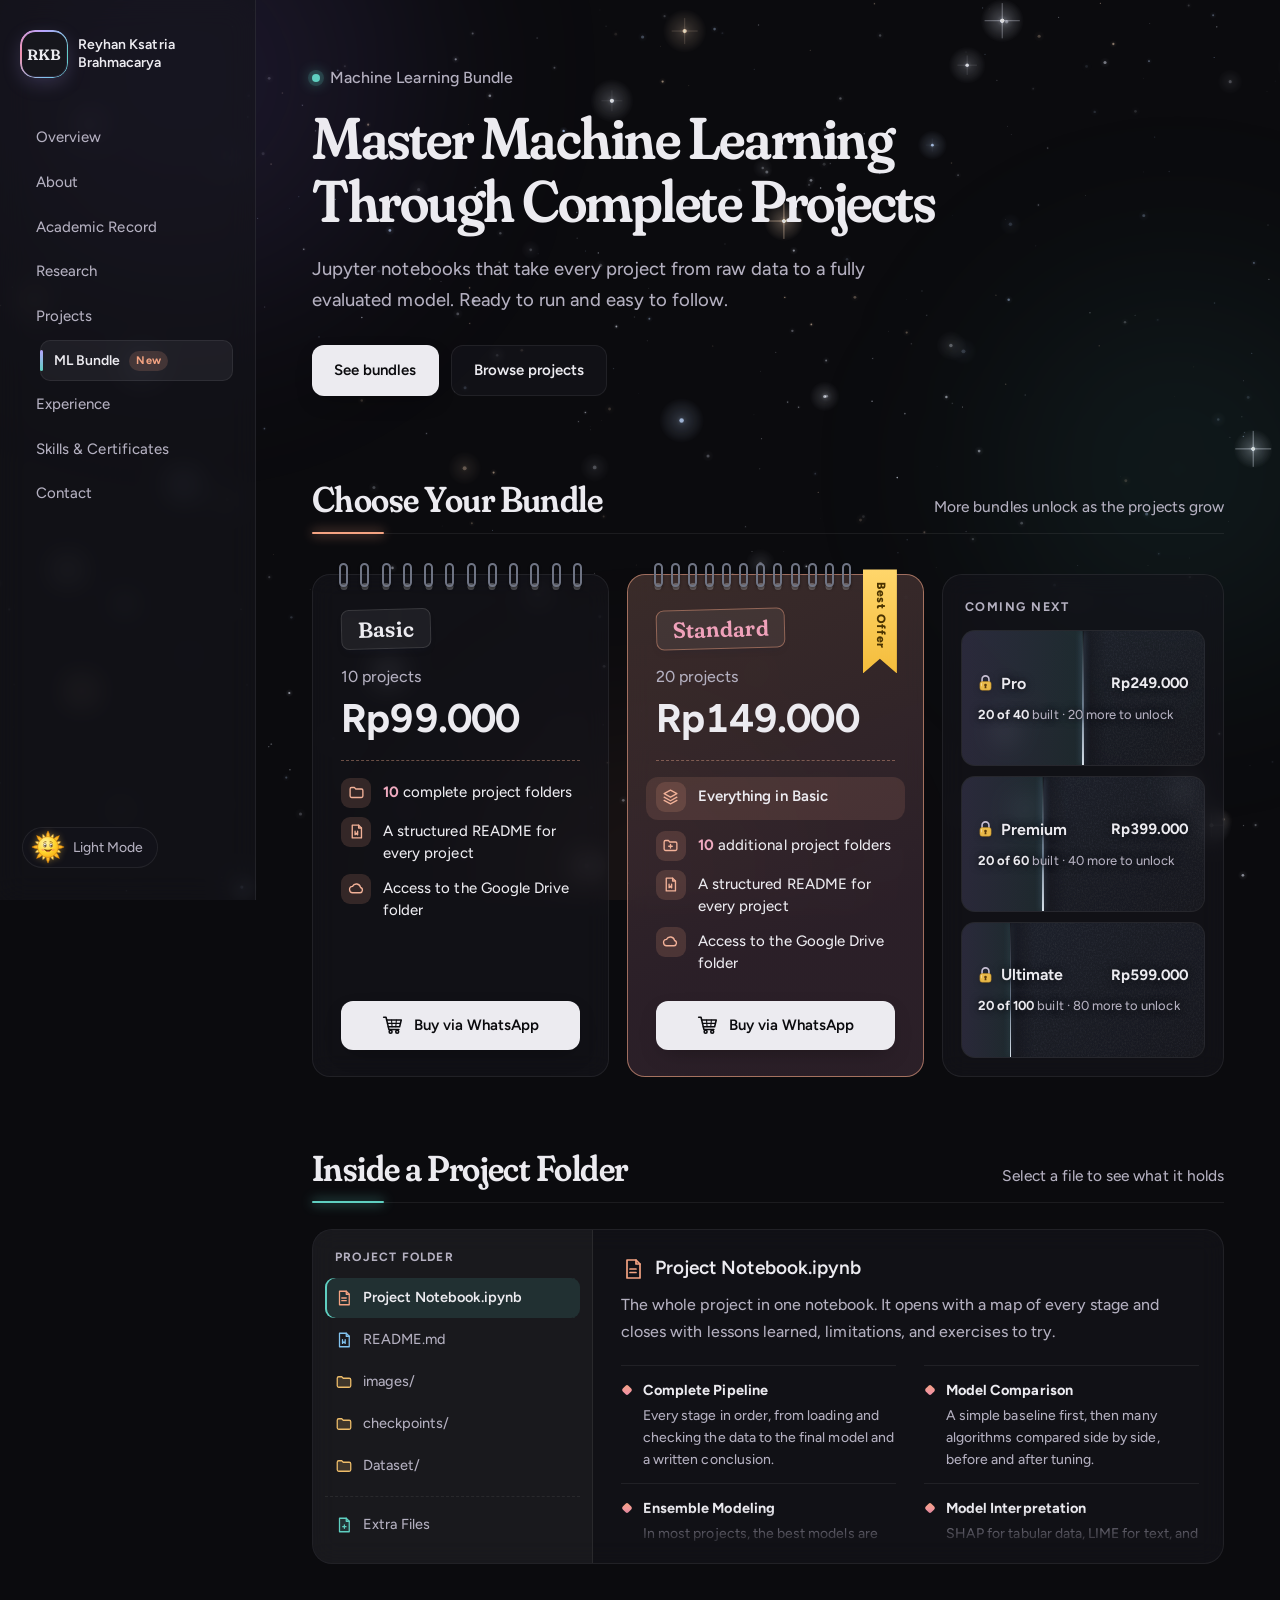
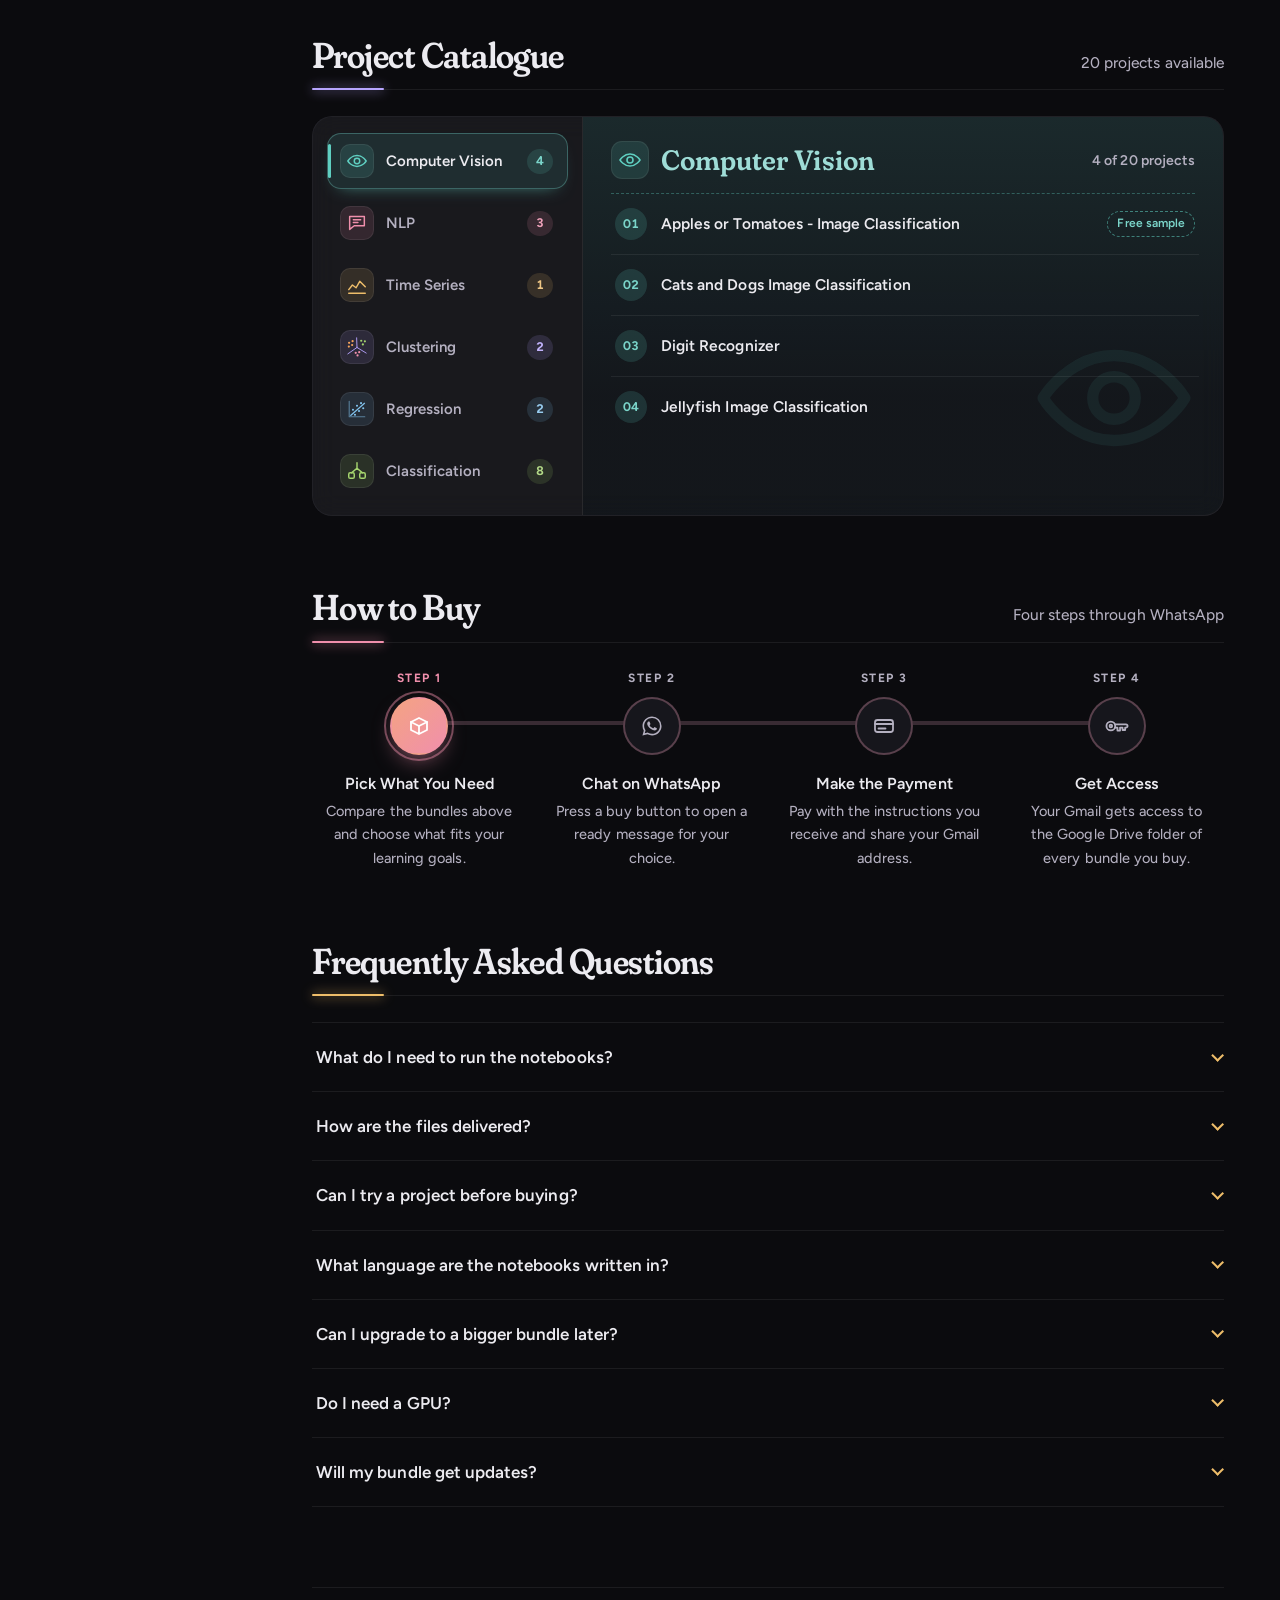
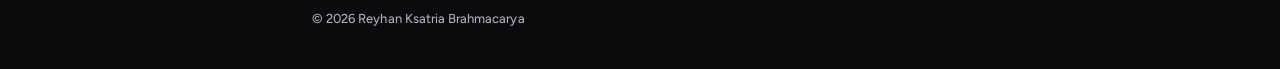
==== bundle.html @ b56e2bab "Initial website" ====
<!DOCTYPE html>
<html lang="en">
<head>
    <meta charset="UTF-8">
    <meta name="viewport" content="width=device-width, initial-scale=1">
    <title>Machine Learning Bundle · Reyhan Ksatria Brahmacarya</title>
    <link rel="preconnect" href="https://fonts.googleapis.com">
    <link rel="preconnect" href="https://fonts.gstatic.com" crossorigin>
    <link href="https://fonts.googleapis.com/css2?family=Fraunces:opsz,wght,SOFT@9..144,400..700,0..100&family=Figtree:ital,wght@0,400..800;1,400&display=swap" rel="stylesheet">
    <link rel="stylesheet" href="style.css">
    <!-- Apply the saved theme before first paint, with the dark space theme as the default -->
    <script>
        try { document.documentElement.dataset.theme = localStorage.getItem("theme") || "dark"; } catch (e) { document.documentElement.dataset.theme = "dark"; }
    </script>
</head>
<body>

<!-- Fixed backdrop: a living sky canvas for night and day, plus soft nebula glows that breathe and drift slightly with the pointer at night -->
<div class="backdrop" aria-hidden="true">
    <canvas id="sky"></canvas>
    <div class="nebula n1"></div>
    <div class="nebula n2"></div>
    <div class="nebula n3"></div>
</div>
<div class="scroll-progress" id="scroll-progress" aria-hidden="true"></div>

<div class="layout">

    <!-- Sidebar navigation, becomes a sticky top bar on small screens -->
    <aside class="sidebar">
        <a href="index.html" class="brand">
            <span class="brand-mark">RKB</span>
            <span class="brand-text">Reyhan Ksatria<br>Brahmacarya</span>
        </a>

        <nav class="nav" aria-label="Sections">
            <span class="nav-indicator" id="nav-indicator" aria-hidden="true"></span>
            <a href="index.html" class="nav-link">Overview</a>
            <a href="index.html#about" class="nav-link">About</a>
            <a href="index.html#academic" class="nav-link">Academic Record</a>
            <a href="index.html#research" class="nav-link">Research</a>
            <a href="index.html#projects" class="nav-link">Projects</a>
            <a href="bundle.html" class="nav-link nav-sub active" aria-current="page">ML Bundle <span class="nav-badge">New</span></a>
            <a href="index.html#experience" class="nav-link">Experience</a>
            <a href="index.html#skills" class="nav-link">Skills &amp; Certificates</a>
            <a href="index.html#contact" class="nav-link">Contact</a>
        </nav>

        <button id="theme-toggle" class="theme-toggle" type="button" aria-label="Toggle dark mode">
            <svg class="icon-moon" viewBox="0 0 32 32" aria-hidden="true"><defs><linearGradient id="moon-fill" x1=".05" y1=".1" x2=".9" y2=".95"><stop offset="0" stop-color="#fff8cc"/><stop offset=".45" stop-color="#ffd94f"/><stop offset="1" stop-color="#eb9c0c"/></linearGradient><radialGradient id="moon-iris" cx=".4" cy=".35" r=".7"><stop offset="0" stop-color="#8fc2ff"/><stop offset="1" stop-color="#2e5fcf"/></radialGradient><clipPath id="moon-clip"><path d="M18.6 2.1A14.2 14.2 0 1 0 21.6 29.7C17.6 28.8 14.6 26.6 14.2 23.6C14.9 23.2 15.5 22.5 15.2 21.7C14.8 21.5 14.5 21.2 14.5 20.8C15.2 20.5 15.5 19.8 15.1 19.3C14.8 19 14.8 18.6 15.2 18.4C16.3 18 17.3 17.4 17.4 16.8C16.4 15.6 14.8 14.4 14.1 13C13.3 11.2 13.1 9.2 13.6 7.3C14.4 4.9 16.3 3.1 18.6 2.1Z"/></clipPath><clipPath id="moon-eye"><path d="M6.35 13.6Q9.25 9.9 12.15 13.2Q9.45 16.3 6.35 13.6Z"/></clipPath></defs><g transform="translate(16.4 16.6) rotate(-25) scale(.9) translate(-12.2 -16)"><path d="M18.6 2.1A14.2 14.2 0 1 0 21.6 29.7C17.6 28.8 14.6 26.6 14.2 23.6C14.9 23.2 15.5 22.5 15.2 21.7C14.8 21.5 14.5 21.2 14.5 20.8C15.2 20.5 15.5 19.8 15.1 19.3C14.8 19 14.8 18.6 15.2 18.4C16.3 18 17.3 17.4 17.4 16.8C16.4 15.6 14.8 14.4 14.1 13C13.3 11.2 13.1 9.2 13.6 7.3C14.4 4.9 16.3 3.1 18.6 2.1Z" fill="url(#moon-fill)" stroke="#c27c06" stroke-width=".75" stroke-linejoin="round"/><g fill="#d99a1c" opacity=".3" clip-path="url(#moon-clip)"><circle cx="6.4" cy="9.4" r="1.2"/><circle cx="5.4" cy="20.6" r="1.6"/><circle cx="8.6" cy="25.4" r="1.1"/></g><path d="M6.35 13.6Q9.25 9.9 12.15 13.2Q9.45 16.3 6.35 13.6Z" fill="#fff"/><g clip-path="url(#moon-eye)"><circle cx="9.55" cy="13.8" r="1.8" fill="url(#moon-iris)"/><circle cx="9.6" cy="13.9" r=".85" fill="#16213f"/><circle cx="10.2" cy="13.2" r=".45" fill="#fff"/><path d="M3 8.5H14V13.1H12.15Q9.25 10.9 6.35 13.5H3Z" fill="#f7c93c"/></g><path d="M6.35 13.6Q9.25 9.9 12.15 13.2Q9.45 16.3 6.35 13.6Z" fill="none" stroke="#5a3200" stroke-width=".45"/><path d="M6.35 13.5Q9.25 10.9 12.15 13.1" fill="none" stroke="#5a3200" stroke-width="1" stroke-linecap="round"/><path d="M7.13 12.71Q5.92 12.35 4.56 12.67Q5.68 12.74 6.73 13.35ZM8.35 12.19Q7.38 11.28 5.98 10.91Q6.99 11.52 7.71 12.6ZM9.51 12.06Q9.03 10.96 8 10.15Q8.58 11.02 8.76 12.16Z" fill="#5a3200"/><ellipse cx="9.85" cy="17.8" rx="1.7" ry="1.05" fill="#ff8a5c" opacity=".5"/></g></svg>
            <svg class="icon-sun" viewBox="0 0 32 32" aria-hidden="true"><defs><radialGradient id="sun-ray" cx=".5" cy=".5" r=".5"><stop offset=".55" stop-color="#ffd23c"/><stop offset="1" stop-color="#f59a0b"/></radialGradient><radialGradient id="sun-fill" cx=".38" cy=".32" r=".8"><stop offset="0" stop-color="#fff6b0"/><stop offset=".55" stop-color="#ffd630"/><stop offset="1" stop-color="#f7a510"/></radialGradient></defs><path d="M25.08 18.44Q26.73 19.04 27.92 20.94Q25.73 21.44 24.14 20.69ZM20.69 24.14Q21.44 25.73 20.94 27.92Q19.04 26.73 18.44 25.08ZM13.56 25.08Q12.96 26.73 11.06 27.92Q10.56 25.73 11.31 24.14ZM7.86 20.69Q6.27 21.44 4.08 20.94Q5.27 19.04 6.92 18.44ZM6.92 13.56Q5.27 12.96 4.08 11.06Q6.27 10.56 7.86 11.31ZM11.31 7.86Q10.56 6.27 11.06 4.08Q12.96 5.27 13.56 6.92ZM18.44 6.92Q19.04 5.27 20.94 4.08Q21.44 6.27 20.69 7.86ZM24.14 11.31Q25.73 10.56 27.92 11.06Q26.73 12.96 25.08 13.56Z" fill="#ffe27a" stroke="#e3a01a" stroke-width=".35" stroke-linejoin="round"/><path d="M25.26 14.41Q28.16 14.13 31.20 16.00Q28.16 17.87 25.26 17.59ZM23.68 21.43Q25.92 23.27 26.75 26.75Q23.27 25.92 21.43 23.68ZM17.59 25.26Q17.87 28.16 16.00 31.20Q14.13 28.16 14.41 25.26ZM10.57 23.68Q8.73 25.92 5.25 26.75Q6.08 23.27 8.32 21.43ZM6.74 17.59Q3.84 17.87 0.80 16.00Q3.84 14.13 6.74 14.41ZM8.32 10.57Q6.08 8.73 5.25 5.25Q8.73 6.08 10.57 8.32ZM14.41 6.74Q14.13 3.84 16.00 0.80Q17.87 3.84 17.59 6.74ZM21.43 8.32Q23.27 6.08 26.75 5.25Q25.92 8.73 23.68 10.57Z" fill="url(#sun-ray)" stroke="#d8820a" stroke-width=".4" stroke-linejoin="round"/><circle cx="16" cy="16" r="9.8" fill="url(#sun-fill)" stroke="#d8820a" stroke-width=".5"/><ellipse cx="11.4" cy="18.6" rx="1.7" ry="1.05" fill="#ff7a4d" opacity=".5"/><ellipse cx="20.6" cy="18.6" rx="1.7" ry="1.05" fill="#ff7a4d" opacity=".5"/><ellipse cx="13.1" cy="14.4" rx="1.4" ry="1.9" fill="#fff" stroke="#5a3200" stroke-width=".4"/><ellipse cx="18.9" cy="14.4" rx="1.4" ry="1.9" fill="#fff" stroke="#5a3200" stroke-width=".4"/><circle cx="13.4" cy="14.8" r=".9" fill="#3b2200"/><circle cx="19.2" cy="14.8" r=".9" fill="#3b2200"/><circle cx="13.75" cy="14.35" r=".32" fill="#fff"/><circle cx="19.55" cy="14.35" r=".32" fill="#fff"/><path d="M11.5 12Q12.6 10.5 14.6 11.2Q12.8 10.95 11.5 12ZM20.5 12Q19.4 10.5 17.4 11.2Q19.2 10.95 20.5 12Z" fill="#7a4300" stroke="#7a4300" stroke-width=".25" stroke-linejoin="round"/><path d="M12.7 18.4q3.3 4 6.6 0q-3.3 1.2-6.6 0Z" fill="#7a2e0e" stroke="#5a3200" stroke-width=".5" stroke-linejoin="round"/><path d="M14.5 20.3q1.5.85 3 0q-1.5-.75-3 0Z" fill="#ff7b72"/></svg>
            <span class="theme-label">Dark Mode</span>
        </button>
    </aside>

    <main class="main" id="top">

        <!-- Hero: what the bundle is, the two ways into the page, and key figures -->
        <section class="bundle-hero" aria-labelledby="bundle-title">
            <p class="hero-kicker">Machine Learning Bundle</p>
            <h1 id="bundle-title">Master Machine Learning Through Complete Projects</h1>
            <p class="hero-lede">Jupyter notebooks that take every project from raw data to a fully evaluated model. Ready to run and easy to follow.</p>
            <div class="hero-actions">
                <a href="#bundles" class="btn btn-primary">See bundles</a>
                <a href="#catalogue" class="btn btn-ghost">Browse projects</a>
            </div>
        </section>

        <!-- Notebook shaped pricing cards of the tiers on sale beside a column of the tiers coming next -->
        <section id="bundles" class="section">
            <header class="section-head">
                <h2>Choose Your Bundle</h2>
                <p>More bundles unlock as the projects grow</p>
            </header>
            <div class="tier-grid" id="tier-grid"></div>
        </section>

        <!-- Folder explorer that shows what every project contains -->
        <section id="inside" class="section">
            <header class="section-head">
                <h2>Inside a Project Folder</h2>
                <p>Select a file to see what it holds</p>
            </header>
            <div class="explorer card">
                <div class="explorer-tree">
                    <p class="explorer-title">Project folder</p>
                    <ul id="file-tree"></ul>
                </div>
                <div class="explorer-view" id="file-view" aria-live="polite"></div>
            </div>
        </section>

        <!-- Project catalogue as one card with a menu of fields on the left and the projects of the chosen field listed on the right -->
        <section id="catalogue" class="section">
            <header class="section-head">
                <h2>Project Catalogue</h2>
                <p id="project-count"></p>
            </header>
            <div class="card catalog" id="catalog">
                <div class="catalog-menu" id="catalog-menu" role="tablist" aria-label="Fields" aria-orientation="vertical"></div>
                <div class="catalog-body" id="catalog-body" role="tabpanel"></div>
            </div>
        </section>

        <!-- Buying steps on a timeline that fills while scrolling -->
        <section id="buying" class="section">
            <header class="section-head">
                <h2>How to Buy</h2>
                <p>Four steps through WhatsApp</p>
            </header>
            <ol class="buy-timeline" id="timeline"></ol>
        </section>

        <!-- Frequently asked questions -->
        <section id="faq" class="section">
            <header class="section-head">
                <h2>Frequently Asked Questions</h2>
            </header>
            <div class="faq" id="faq-list"></div>
        </section>

        <footer class="footer">© 2026 Reyhan Ksatria Brahmacarya</footer>
    </main>
</div>

<script src="data.js"></script>
<script src="site.js"></script>
<script src="bundle.js"></script>
</body>
</html>
---- style.css ----
/* Angle that drives the slow turn of the aurora ring around the monogram */
@property --spin { syntax: "<angle>"; inherits: false; initial-value: 0deg; }

/* Color tokens for the light theme, a snowy winter morning: clear frosted glass cards that let the blurred sky and snow show through, neither plain white nor blue, deep ink black text and sunrise coral accents on top so nothing blends into the blue, deep role hues for contrast, warm sunrise accents, and an icy edge and sheen for the cards */
:root {
    --paper: #e6eef7; --surface: #f6f8fb; --ink: #1b1a1f; --muted: #2e2c35; --line: #d6dfeb;
    --teal: #0e7c70; --rose: #b23a62; --amber: #8f5c08; --lavender: #5f45bf; --sky: #1a6fa3; --lime: #44781a; --peach: #b04d2e;
    --coral: #c4572f; --accent: var(--coral); --accent-soft: color-mix(in srgb, var(--coral) 12%, transparent); --violet: var(--lavender); --violet-soft: color-mix(in srgb, var(--lavender) 12%, transparent);
    --aurora: linear-gradient(90deg, #e0864f, var(--coral));
    --grade-a: var(--teal); --grade-b: var(--lavender);
    --glass: rgb(242 246 251 / .38); --glass-line: rgb(50 95 160 / .14); --glow: rgb(95 69 191 / .22);
    --card-line: rgb(60 110 180 / .2); --card-bg: rgb(244 247 251 / .34); --card-fill: linear-gradient(180deg, rgb(246 249 253 / .36), rgb(238 243 250 / .28)); --ice: color-mix(in srgb, var(--sky) 9%, transparent);
    --card-shadow: inset 0 1px 0 rgb(255 255 255 / .55), 0 1px 2px rgb(25 50 95 / .06), 0 12px 30px -14px rgb(30 70 130 / .3);
    --frost-edge: linear-gradient(90deg, transparent 4%, rgb(255 255 255 / .95) 22%, rgb(176 214 244 / .9) 50%, rgb(255 196 160 / .85) 78%, transparent 96%);
    --frost-sheen: linear-gradient(115deg, transparent 40%, rgb(190 220 248 / .32) 47%, rgb(255 214 186 / .28) 53%, transparent 60%);
    --tile: #1b1a1f; --tile-ink: #f6f4f1;
    --km: #2f5bd8; --weibull: #e0473a;
    --plot-cursor: url("data:image/svg+xml,%3Csvg xmlns='http://www.w3.org/2000/svg' width='24' height='24'%3E%3Cpath d='M12 2v20M2 12h20' stroke='%23fff' stroke-width='4' stroke-linecap='round'/%3E%3Cpath d='M12 2v20M2 12h20' stroke='%231d1b26' stroke-width='1.6' stroke-linecap='round'/%3E%3C/svg%3E") 12 12;
    --serif: "Fraunces", Georgia, "Times New Roman", serif;
    --display: "Figtree", "Segoe UI", system-ui, sans-serif;
    --body: "Figtree", "Segoe UI", system-ui, sans-serif;
    --sidebar-w: 256px; --measure: 68ch;
    --sky-opacity: 1; --nebula-opacity: 0; --day-opacity: 1; --nebula-blend: normal;
    color-scheme: light;
}

/* Color tokens for the obsidian dark theme, the default: a near neutral charcoal where color comes only from the nebulae and the role hues */
:root[data-theme="dark"] {
    --paper: #0b0b0e; --surface: #16161c; --ink: #ecebf0; --muted: #b4b0c0; --line: #26262e;
    --teal: #5fcfc1; --rose: #f08fac; --amber: #eebd6a; --lavender: #b7a5ff; --sky: #82c3ee; --lime: #a5d46e; --peach: #f4a382;
    --accent: var(--lavender); --accent-soft: color-mix(in srgb, var(--lavender) 13%, transparent); --violet: var(--lavender); --violet-soft: color-mix(in srgb, var(--lavender) 13%, transparent);
    --grade-a: var(--teal); --grade-b: var(--lavender);
    --glass: rgb(22 22 28 / .62); --glass-line: rgb(255 255 255 / .07); --glow: rgb(183 165 255 / .22);
    --card-line: var(--glass-line); --card-bg: var(--glass);
    --card-shadow: none;
    --tile: #16161c; --tile-ink: #ecebf0;
    --km: #8aa8ff; --weibull: #ff7b6b;
    --plot-cursor: url("data:image/svg+xml,%3Csvg xmlns='http://www.w3.org/2000/svg' width='24' height='24'%3E%3Cpath d='M12 2v20M2 12h20' stroke='%230b0b0e' stroke-width='4' stroke-linecap='round'/%3E%3Cpath d='M12 2v20M2 12h20' stroke='%23ecebf0' stroke-width='1.6' stroke-linecap='round'/%3E%3C/svg%3E") 12 12;
    --aurora: linear-gradient(90deg, var(--lavender), var(--teal));
    --sky-opacity: .85; --nebula-opacity: 1; --day-opacity: 0; --nebula-blend: normal;
    color-scheme: dark;
}

/* Reset and base typography */
*, *::before, *::after { box-sizing: border-box; margin: 0; padding: 0; }
html { scroll-behavior: smooth; scroll-padding-top: 24px; }
body { position: relative; font-family: var(--body); font-size: 16px; font-weight: 450; line-height: 1.65; letter-spacing: 0.003em; background: var(--paper); color: var(--ink); -webkit-font-smoothing: antialiased; transition: background-color .3s; }
::selection { background: color-mix(in srgb, var(--lavender) 45%, transparent); color: var(--ink); }
a { color: inherit; }
button { font: inherit; color: inherit; cursor: pointer; }
:focus-visible { outline: 2px solid var(--accent); outline-offset: 3px; border-radius: 4px; }
.visually-hidden { position: absolute; width: 1px; height: 1px; overflow: hidden; clip: rect(0 0 0 0); white-space: nowrap; }

/* Fixed backdrop: a living sky canvas drawn by site.js, three soft nebulae at night that breathe and drift a little with the pointer, and a pale winter morning sky in light mode */
.backdrop { position: fixed; inset: 0; z-index: -1; overflow: hidden; pointer-events: none; }
.backdrop::before { content: ""; position: absolute; inset: 0; opacity: var(--day-opacity); background: linear-gradient(180deg, #bcd1ec 0%, #cbdbef 32%, #d9e4f2 62%, #e4ebf4 86%, #efe8e3 100%); transition: opacity .4s; }
#sky { position: absolute; left: -30px; top: -30px; opacity: var(--sky-opacity); transform: translate(calc(var(--px, 0) * -14px), calc(var(--py, 0) * -14px)); transition: opacity .4s, transform .6s ease-out; }
.nebula { position: absolute; border-radius: 50%; filter: blur(80px); opacity: var(--nebula-opacity); mix-blend-mode: var(--nebula-blend); animation: breathe 18s ease-in-out infinite; transition: transform 1.2s ease-out, opacity .4s; }
.n1 { width: 56vw; height: 56vw; left: -14vw; top: -22vw; background: radial-gradient(circle, rgb(150 115 255 / .16), transparent 65%); transform: translate(calc(var(--px, 0) * 30px), calc(var(--py, 0) * 30px)); }
.n2 { width: 48vw; height: 48vw; right: -16vw; top: 18vh; background: radial-gradient(circle, rgb(70 200 185 / .1), transparent 65%); transform: translate(calc(var(--px, 0) * -24px), calc(var(--py, 0) * -24px)); }
.n3 { width: 40vw; height: 40vw; left: 30vw; bottom: -18vw; background: radial-gradient(circle, rgb(255 150 110 / .09), transparent 65%); transform: translate(calc(var(--px, 0) * 18px), calc(var(--py, 0) * 18px)); }
.n2 { animation-delay: -6s; } .n3 { animation-delay: -12s; }
@keyframes breathe { 50% { scale: 1.12; } }
.scroll-progress { position: fixed; left: 0; top: 0; z-index: 30; width: 100%; height: 2px; background: var(--aurora); transform: scaleX(0); transform-origin: left; pointer-events: none; }

/* Two-column shell: fixed sidebar plus scrolling main column */
.layout { display: grid; grid-template-columns: var(--sidebar-w) minmax(0, 1fr); min-height: 100vh; }
.sidebar { position: sticky; top: 0; height: 100vh; display: flex; flex-direction: column; gap: 40px; padding: 32px 22px; border-right: 1px solid var(--glass-line); background: var(--glass); backdrop-filter: blur(14px); -webkit-backdrop-filter: blur(14px); }
.main { max-width: 980px; width: 100%; padding: 56px 56px 40px; }

/* Brand block in the sidebar: a monogram tile wrapped in a thin aurora ring that turns while hovered */
.brand { display: flex; align-items: center; gap: 12px; text-decoration: none; }
.brand-mark { position: relative; isolation: isolate; display: grid; place-items: center; width: 44px; height: 44px; border-radius: 13px; background: var(--tile); color: var(--tile-ink); font: 600 15px/1 var(--serif); font-variation-settings: "opsz" 24, "SOFT" 100; letter-spacing: 0.02em; box-shadow: 0 6px 20px var(--glow); }
.brand-mark::before { content: ""; position: absolute; inset: -2px; z-index: -1; border-radius: 15px; padding: 1.5px; background: conic-gradient(from var(--spin), var(--lavender), var(--teal), var(--sky), var(--rose), var(--lavender)); -webkit-mask: linear-gradient(#000 0 0) content-box, linear-gradient(#000 0 0); mask: linear-gradient(#000 0 0) content-box, linear-gradient(#000 0 0); -webkit-mask-composite: xor; mask-composite: exclude; }
.brand:hover .brand-mark::before { animation: spin 3.2s linear infinite; }
@keyframes spin { to { --spin: 360deg; } }
.brand-text { font: 600 14px/1.3 var(--display); }

/* Section links with a glowing pill that slides to the active one */
.nav { position: relative; display: flex; flex-direction: column; gap: 2px; }
.nav-indicator { position: absolute; left: 0; top: 0; border-radius: 10px; background: color-mix(in srgb, var(--ink) 6%, transparent); box-shadow: inset 0 0 0 1px var(--glass-line); transition: transform .35s cubic-bezier(.2, .8, .2, 1), width .35s, height .35s; pointer-events: none; }
.nav-indicator::before { content: ""; position: absolute; left: 0; top: 25%; bottom: 25%; width: 3px; border-radius: 3px; background: linear-gradient(var(--lavender), var(--teal)); }
.nav-link { position: relative; z-index: 1; padding: 9px 14px; border-radius: 10px; text-decoration: none; color: var(--muted); font-size: 15px; transition: color .2s; }
.nav-link:hover { color: var(--ink); }
.nav-link.active { color: var(--ink); font-weight: 600; }
.nav-sub { margin-left: 18px; font-size: 14px; }
.nav-sub::before { content: none; }
.section-lede { max-width: var(--measure); margin: -8px 0 22px; color: var(--muted); line-height: 1.7; }

/* Theme toggle shows the icon for the mode you would switch to */
.theme-toggle { margin-top: auto; display: inline-flex; align-items: center; gap: 10px; padding: 8px 14px; border: 1px solid var(--glass-line); border-radius: 999px; background: var(--glass); font-size: 14px; color: var(--muted); align-self: flex-start; transition: color .2s, border-color .2s; }
.theme-toggle:hover { color: var(--ink); border-color: var(--muted); }
.theme-toggle svg { flex: none; width: 34px; height: 34px; margin: -6px -2px -6px -6px; filter: drop-shadow(0 0 3px rgb(255 200 80 / .45)); animation: icon-in .55s cubic-bezier(.2, .8, .2, 1); transition: transform .3s; }
.theme-toggle:hover svg { transform: rotate(-12deg) scale(1.08); }
@keyframes icon-in { from { opacity: 0; transform: rotate(-90deg) scale(.6); } to { opacity: 1; transform: none; } }
.theme-toggle .icon-sun, :root[data-theme="dark"] .theme-toggle .icon-moon { display: none; }
:root[data-theme="dark"] .theme-toggle .icon-sun { display: block; }

/* Short desktop screens: the sidebar tightens its spacing so the theme toggle keeps a clear gap above the bottom edge, and scrolls if it still runs out of room */
@media (min-width: 901px) and (max-height: 760px) {
    .sidebar { gap: 24px; padding: 20px 22px; overflow-y: auto; scrollbar-width: thin; }
}

/* Hero text sits above the full-width survival plot */
.hero { display: grid; grid-template-columns: 1fr; gap: 28px; padding-bottom: 32px; }
.hero-text { padding-top: 8px; }
.hero-kicker { display: inline-flex; align-items: center; gap: 10px; color: var(--muted); font-weight: 500; margin-bottom: 16px; }
.hero-kicker { --kick: var(--sky); }
:root[data-theme="dark"] .hero-kicker { --kick: var(--teal); }
.hero-kicker::before { content: ""; width: 8px; height: 8px; border-radius: 50%; background: var(--kick); box-shadow: 0 0 0 4px color-mix(in srgb, var(--kick) 16%, transparent), 0 0 14px var(--kick); }
.hero h1 { font: 600 clamp(46px, 6.8vw, 88px)/1 var(--serif); letter-spacing: -0.025em; font-variation-settings: "opsz" 144, "SOFT" 100; max-width: 14ch; background: linear-gradient(100deg, var(--ink) 35%, color-mix(in srgb, var(--ink) 55%, var(--lavender)) 100%); -webkit-background-clip: text; background-clip: text; color: transparent; padding-bottom: 0.06em; }
.hero-lede { margin-top: 22px; max-width: 52ch; font-size: 18.5px; color: var(--muted); }
.hero-actions { display: flex; flex-wrap: wrap; gap: 12px; margin-top: 30px; }
.btn { display: inline-flex; align-items: center; gap: 8px; padding: 12px 22px; border-radius: 12px; font-weight: 600; font-size: 15px; text-decoration: none; transition: transform .2s, box-shadow .2s, border-color .2s, background-color .2s; }
.btn-primary { background: var(--ink); color: var(--paper); box-shadow: 0 8px 22px -8px rgb(0 0 0 / .35); }
.btn-primary:hover { transform: translateY(-1px); background: color-mix(in srgb, var(--ink) 86%, var(--paper)); box-shadow: 0 12px 28px -8px rgb(0 0 0 / .4); }
.btn-ghost { border: 1px solid var(--glass-line); background: var(--glass); backdrop-filter: blur(10px); -webkit-backdrop-filter: blur(10px); }
.btn-ghost:hover { border-color: color-mix(in srgb, var(--ink) 40%, transparent); transform: translateY(-1px); }
.hero-text > * { animation: rise .8s cubic-bezier(.2, .8, .2, 1) both; }
.hero-kicker { animation-delay: .05s; } .hero h1 { animation-delay: .12s; } .hero-lede { animation-delay: .22s; } .hero-actions { animation-delay: .3s; }
@keyframes rise { from { opacity: 0; transform: translateY(14px); } to { opacity: 1; transform: none; } }

/* Survival plot card with header, zoom tools, legend, chart, and parameter panel */
.plot-card { background: var(--card-bg); border: 1px solid var(--card-line); border-radius: 22px; padding: 22px 22px 0; overflow: hidden; backdrop-filter: blur(16px); -webkit-backdrop-filter: blur(16px); box-shadow: 0 24px 60px rgb(0 0 0 / .18), inset 0 1px 0 rgb(255 255 255 / .05); }
:root:not([data-theme="dark"]) .plot-card { box-shadow: var(--card-shadow), 0 30px 60px -30px rgb(40 60 95 / .22); }
.plot-head { display: flex; flex-wrap: wrap; align-items: flex-start; justify-content: space-between; gap: 12px 24px; }
.plot-title { font: 650 20px/1.3 var(--display); letter-spacing: -0.01em; }
.plot-sub { color: var(--muted); font-size: 14px; margin-top: 2px; }
.plot-tools { display: flex; gap: 6px; }
.view-switch { display: inline-flex; margin-bottom: 16px; padding: 3px; border: 1px solid var(--glass-line); border-radius: 12px; background: color-mix(in srgb, var(--paper) 70%, transparent); }
.view-switch button { height: 28px; padding: 0 12px; border: 0; border-radius: 7px; background: transparent; color: var(--muted); font-size: 14px; font-weight: 500; }
.view-switch button { transition: color .2s, background-color .2s; }
.view-switch button[aria-selected="true"] { background: var(--surface); color: var(--ink); box-shadow: 0 1px 3px rgb(0 0 0 / .12), inset 0 0 0 1px var(--glass-line); }
[data-for][hidden] { display: none !important; }
.plot-tools button { min-width: 34px; height: 34px; padding: 0 10px; border: 1px solid var(--line); border-radius: 8px; background: var(--surface); font-size: 14px; font-weight: 500; }
.plot-tools button:hover { border-color: var(--ink); }
.plot-legend { display: flex; flex-wrap: wrap; align-items: center; gap: 6px 20px; margin-top: 14px; font-size: 14px; }
.key { display: inline-flex; align-items: center; gap: 8px; font-weight: 500; }
.key::before { content: ""; width: 22px; height: 2.2px; border-radius: 2px; background: var(--weibull); }
.key-km::before { background: var(--km); }

/* 3D player row: play button, duration, progress scrubber, and elapsed time */
.player { gap: 10px 12px; }
.play-btn { display: inline-flex; align-items: center; gap: 6px; height: 32px; padding: 0 14px 0 11px; border: 1px solid var(--line); border-radius: 999px; background: var(--surface); font-size: 14px; font-weight: 500; }
.play-btn:hover { border-color: var(--ink); }
.play-btn svg { width: 14px; height: 14px; fill: currentColor; }
.play-btn .icon-pause, .play-btn.playing .icon-play { display: none; }
.play-btn.playing .icon-pause { display: block; }
.duration select { height: 32px; padding: 0 8px; border: 1px solid var(--line); border-radius: 8px; background: var(--surface); color: var(--ink); font: inherit; font-size: 14px; }
.sound-btn { display: inline-grid; place-items: center; width: 32px; height: 32px; border: 1px solid var(--line); border-radius: 999px; background: var(--surface); color: var(--muted); }
.sound-btn:hover { border-color: var(--ink); color: var(--ink); }
.sound-btn svg { width: 17px; height: 17px; fill: currentColor; }
.sound-btn .icon-sound, .sound-btn[aria-pressed="true"] .icon-muted { display: none; }
.sound-btn[aria-pressed="true"] .icon-sound { display: block; }
.sound-btn[aria-pressed="true"] { color: var(--accent); border-color: var(--accent); background: var(--accent-soft); }
#scrub-3d { flex: 1; min-width: 120px; }
.volume { display: inline-flex; align-items: center; gap: 6px; }
.volume input { width: 84px; }

/* Slim range sliders: a 4px track filled up to the value and a small ink thumb that grows a little while hovered or dragged */
.player input[type="range"] { -webkit-appearance: none; appearance: none; height: 18px; background: transparent; cursor: pointer; }
.player input[type="range"]::-webkit-slider-runnable-track { height: 4px; border-radius: 999px; background: linear-gradient(var(--ink), var(--ink)) 0 0 / var(--fill, 0%) 100% no-repeat, var(--line); }
.player input[type="range"]::-moz-range-track { height: 4px; border-radius: 999px; background: var(--line); }
.player input[type="range"]::-moz-range-progress { height: 4px; border-radius: 999px; background: var(--ink); }
.player input[type="range"]::-webkit-slider-thumb { -webkit-appearance: none; appearance: none; width: 12px; height: 12px; margin-top: -4px; border: 0; border-radius: 50%; background: var(--ink); box-shadow: 0 0 0 3px var(--surface), 0 1px 5px rgb(0 0 0 / .3); transition: transform .15s; }
.player input[type="range"]::-moz-range-thumb { width: 12px; height: 12px; border: 0; border-radius: 50%; background: var(--ink); box-shadow: 0 0 0 3px var(--surface), 0 1px 5px rgb(0 0 0 / .3); transition: transform .15s; }
.player input[type="range"]:hover::-webkit-slider-thumb, .player input[type="range"]:active::-webkit-slider-thumb { transform: scale(1.25); }
.player input[type="range"]:hover::-moz-range-thumb, .player input[type="range"]:active::-moz-range-thumb { transform: scale(1.25); }
.volume output { min-width: 24px; font-size: 13px; color: var(--muted); font-variant-numeric: tabular-nums; text-align: right; }
.play-time { font-size: 13px; color: var(--muted); font-variant-numeric: tabular-nums; }

/* Full screen button in the bottom right corner of the 3D view; in full screen the chart keeps its normal layout and is enlarged as a whole above the controls */
.fs-btn { position: absolute; right: 12px; bottom: 12px; display: grid; place-items: center; width: 32px; height: 32px; cursor: pointer; border: 1px solid rgb(140 170 255 / .22); border-radius: 10px; background: rgb(8 12 30 / .62); color: #dfe6ff; backdrop-filter: blur(8px); -webkit-backdrop-filter: blur(8px); transition: background-color .2s, transform .2s; }
.fs-btn:hover { background: rgb(30 40 80 / .8); transform: scale(1.06); }
.fs-btn svg { width: 18px; height: 18px; pointer-events: none; fill: none; stroke: currentColor; stroke-width: 2; stroke-linecap: round; stroke-linejoin: round; }
.fs-btn .icon-exit, .fs-btn.is-on .icon-enter { display: none; }
.fs-btn.is-on .icon-exit { display: block; }
.plot-stage:fullscreen { --ink: #ecebf0; --muted: #a8a4b4; --surface: #16161c; --line: #2c2c36; --paper: #0b0b0e; position: relative; background: #04060f; color: var(--ink); }
.plot-stage:fullscreen .player { position: absolute; left: 0; right: 0; bottom: 0; margin: 0; padding: 12px 20px 16px; background: #0b0d18; border-top: 1px solid rgb(140 170 255 / .14); }
.plot-stage:fullscreen .plot-area { position: absolute; margin: 0; transform-origin: 0 0; }

/* Iteration readout in the corner of the 3D view */
.iter-hud { position: absolute; left: 12px; bottom: 12px; max-width: calc(100% - 64px); pointer-events: none; display: flex; flex-wrap: nowrap; white-space: nowrap; align-items: baseline; gap: 4px 16px; padding: 7px 14px; border: 1px solid rgb(140 170 255 / .18); border-radius: 10px; background: rgb(8 12 30 / .62); backdrop-filter: blur(8px); -webkit-backdrop-filter: blur(8px); color: #eef2ff; font-size: 12.5px; font-variant-numeric: tabular-nums; }
.hud-iter { color: #9aa6cc; }
.hud-iter b { color: #fff; font-weight: 600; font-size: 14px; }
.hud-cell { display: inline-flex; align-items: baseline; gap: 5px; }
.hud-cell > span:first-child { color: #9aa6cc; }
.hud-cell .v { font-weight: 500; }
.hud-cell .trials { color: #9aa6cc; font-size: 11px; }
.iter-hud sup, .plot-tip sup, .scale-bar sup { font-size: 9px; vertical-align: super; line-height: 0; }
.scale-bar { position: absolute; top: 12px; right: 12px; pointer-events: none; display: grid; gap: 4px; padding: 8px 12px 9px; border: 1px solid rgb(140 170 255 / .18); border-radius: 10px; background: rgb(8 12 30 / .62); backdrop-filter: blur(8px); -webkit-backdrop-filter: blur(8px); color: #dfe6ff; font-size: 11.5px; font-variant-numeric: tabular-nums; }
.scale-bar[hidden] { display: none; }
.sb-title { color: #9aa6cc; font-size: 10.5px; letter-spacing: 0.04em; }
.sb-ruler { height: 9px; border: 1.5px solid #dfe6ff; border-top: 0; border-radius: 0 0 2px 2px; background: repeating-linear-gradient(90deg, transparent 0 calc(20% - 1px), rgb(223 230 255 / .7) calc(20% - 1px) 20%) bottom / 100% 5px no-repeat; transition: width .2s ease; }
.sb-ruler i { display: block; width: 50%; height: 100%; border-right: 1.5px solid #dfe6ff; }
.sb-ends { display: flex; justify-content: space-between; gap: 12px; color: #9aa6cc; }
.sb-ends b { color: #fff; font-weight: 600; }
.cursor-coords { position: absolute; pointer-events: none; display: grid; gap: 1px; padding: 5px 9px; border: 1px solid rgb(140 170 255 / .22); border-radius: 8px; background: rgb(8 12 30 / .75); color: #dfe6ff; font-size: 11.5px; font-variant-numeric: tabular-nums; white-space: nowrap; }
.cursor-coords.flip { transform: translateX(calc(-100% - 28px)); }
.cursor-coords[hidden] { display: none; }
.plot-hint { margin-left: auto; color: var(--muted); font-size: 13px; }
.hint-touch { display: none; }
@media (hover: none) { .hint-mouse { display: none; } .hint-touch { display: inline; } }

/* Chart area hosts the SVG and the hover tooltip */
.plot-area { position: relative; margin: 6px -8px 0; }
.plot-area canvas { display: block; width: 100%; aspect-ratio: 2 / 1; max-height: 440px; border-radius: 12px; background: #04060f; touch-action: pan-y; user-select: none; cursor: grab; }
.plot-area canvas.dragging { cursor: grabbing; }
.plot-area > svg { display: block; width: 100%; height: auto; touch-action: pan-y; user-select: none; cursor: var(--plot-cursor), crosshair; }
.plot-grid { stroke: var(--line); stroke-width: 1; }
.plot-axis { stroke: var(--muted); stroke-width: 1.2; }
.plot-label { fill: var(--muted); font: 13px var(--body); font-variant-numeric: tabular-nums; }
.plot-title-axis { fill: var(--muted); font: 500 13px var(--body); }
.plot-km { fill: none; stroke: var(--km); stroke-width: 2.2; stroke-linejoin: miter; }
.plot-weibull { fill: none; stroke: var(--weibull); stroke-width: 2.2; stroke-linecap: round; }
.plot-cursor { stroke: var(--muted); stroke-width: 1; stroke-dasharray: 3 4; }
.dot-km { fill: var(--km); stroke: var(--surface); stroke-width: 2; }
.dot-weibull { fill: var(--weibull); stroke: var(--surface); stroke-width: 2; }
.plot-brush { fill: var(--muted); fill-opacity: .08; stroke: var(--muted); stroke-width: 1; stroke-dasharray: 4 3; }
.plot-tip { position: absolute; top: 8px; pointer-events: none; display: grid; gap: 2px; padding: 8px 12px; border: 1px solid var(--line); border-radius: 10px; background: var(--surface); box-shadow: 0 6px 20px rgb(0 0 0 / .08); font-size: 13px; font-variant-numeric: tabular-nums; white-space: nowrap; }
.plot-tip[hidden] { display: none; }
.plot-tip.tip-space { background: rgb(8 12 30 / .9); border-color: rgb(140 170 255 / .25); color: #eef2ff; box-shadow: 0 8px 24px rgb(0 0 0 / .4); }
.plot-tip.tip-space .tk { color: #9aa6cc; }
.plot-tip.tip-space .tk span:last-child { color: #fff; }

/* Zoom badge sits in a plot corner chosen by script.js to avoid the curves, and the brush label follows the selection while dragging */
.zoom-level { position: absolute; pointer-events: none; animation: zoom-pop .2s ease-out; }
.zoom-level, .brush-level { display: flex; align-items: baseline; gap: 5px; padding: 3px 9px; border: 1px solid var(--line); border-radius: 6px; background: color-mix(in srgb, var(--surface) 88%, transparent); color: var(--ink); font: 500 12px var(--body); font-variant-numeric: tabular-nums; white-space: nowrap; }
.brush-level { position: absolute; pointer-events: none; }
.zoom-level[hidden], .brush-level[hidden] { display: none; }
.zoom-level small, .brush-level small { font: 400 12px var(--body); color: var(--muted); }
@keyframes zoom-pop { from { opacity: 0; } to { opacity: 1; } }
.plot-tip b { font-weight: 600; }
.plot-tip .tk { display: flex; justify-content: space-between; gap: 16px; color: var(--muted); }
.plot-tip .tk span:last-child { color: var(--ink); font-weight: 500; }
.plot-tip .tk-w span:first-child::before, .plot-tip .tk-km span:first-child::before { content: ""; display: inline-block; width: 8px; height: 8px; border-radius: 50%; margin-right: 6px; background: var(--weibull); }
.plot-tip .tk-km span:first-child::before { background: var(--km); }

/* Parameter panel under the chart, one cell per estimate */
.plot-stats { display: grid; grid-template-columns: repeat(3, 1fr); margin: 10px -22px 0; border-top: 1px solid var(--glass-line); background: color-mix(in srgb, var(--surface) 40%, transparent); }
.plot-stats > div { padding: 14px 22px 16px; border-left: 1px solid var(--glass-line); }
.plot-stats > div:first-child { border-left: 0; }
.plot-stats dt { font-size: 13px; color: var(--muted); }
.plot-stats dd { display: flex; align-items: baseline; gap: 8px; margin-top: 4px; font: 600 20px/1.2 var(--display); font-variant-numeric: tabular-nums; letter-spacing: -0.01em; }
.hat { position: relative; display: inline-block; font: 400 20px var(--body); color: var(--muted); }
.hat::before { content: "^"; position: absolute; left: 50%; top: -0.42em; transform: translateX(-50%); font-size: 0.8em; }
.plot-stats .sym { font: 400 15px var(--body); color: var(--muted); letter-spacing: 0; }

/* At a glance: a single academic card on plain glass with the GPA ring that fills to its share of 4.00 when it scrolls into view, the graduate badge, totals, grade mix, and top courses */
.glance { display: grid; gap: 14px; margin-top: 14px; }
.glance .card { position: relative; display: flex; flex-direction: column; gap: 14px; overflow: hidden; padding: 20px 22px; border-radius: 20px; isolation: isolate; }
.glance-main { grid-column: 1 / -1; }
.glance-label { min-width: 0; display: flex; align-items: center; gap: 9px; color: color-mix(in srgb, var(--hue) 75%, var(--ink)); font-size: 12.5px; font-weight: 700; letter-spacing: .12em; text-transform: uppercase; }
.glance-label svg { flex: none; width: 30px; height: 30px; padding: 6px; border-radius: 10px; background: color-mix(in srgb, var(--hue) 14%, transparent); fill: none; stroke: var(--hue); stroke-width: 1.8; stroke-linecap: round; stroke-linejoin: round; }
.glance-body { display: grid; grid-template-columns: auto minmax(220px, .9fr) minmax(0, 1.3fr); align-items: center; gap: 22px 36px; padding-right: 8px; }
.glance-ring-col { display: grid; justify-items: center; gap: 12px; }
.glance-mid { display: grid; gap: 18px; }
.glance-sub { display: block; margin-bottom: 4px; color: var(--muted); font-size: 12px; font-weight: 700; letter-spacing: .12em; text-transform: uppercase; }
.gpa-ring { position: relative; flex: none; width: 150px; height: 150px; }
.gpa-ring svg { width: 100%; height: 100%; transform: rotate(-90deg); overflow: visible; }
.ring-track { fill: none; stroke: color-mix(in srgb, var(--ink) 9%, transparent); stroke-width: 9; }
.ring-fill { fill: none; stroke: url(#ring-grad); stroke-width: 9; stroke-linecap: round; stroke-dasharray: 100; stroke-dashoffset: 100; filter: drop-shadow(0 0 6px color-mix(in srgb, var(--accent) 45%, transparent)); transition: stroke-dashoffset 1.6s cubic-bezier(.2, .8, .2, 1); }
.glance.is-in .ring-fill { stroke-dashoffset: var(--off); }
.ring-text { position: absolute; inset: 0; display: grid; place-content: center; text-align: center; }
.ring-text b { font: 600 40px/1 var(--serif); font-variation-settings: "opsz" 72, "SOFT" 100; letter-spacing: -0.02em; font-variant-numeric: tabular-nums; }
.ring-text span { margin-top: 6px; color: var(--muted); font-size: 11.5px; font-weight: 600; letter-spacing: .08em; text-transform: uppercase; }
.stat-badge { display: inline-flex; align-items: center; gap: 9px; padding: 7px 14px 7px 8px; border: 1px solid color-mix(in srgb, var(--teal) 32%, transparent); border-radius: 999px; background: color-mix(in srgb, var(--teal) 10%, transparent); color: var(--teal); font: 650 15px/1 var(--display); }
.stat-badge svg { width: 22px; height: 22px; padding: 4px; border-radius: 50%; background: var(--teal); fill: none; stroke: var(--paper); stroke-width: 3; stroke-linecap: round; stroke-linejoin: round; }
.glance-nums { display: flex; gap: 22px; }
.glance-nums div { display: flex; flex-direction: column-reverse; }
.glance-nums dd { font: 600 40px/1 var(--serif); font-variation-settings: "opsz" 96, "SOFT" 100; letter-spacing: -0.02em; font-variant-numeric: tabular-nums; }
.glance-nums dt { margin-top: 6px; color: var(--muted); font-size: 12px; font-weight: 700; letter-spacing: .12em; text-transform: uppercase; }
.glance-mix { display: grid; gap: 9px; }
.glance-mix .mix-bar { height: 8px; }
.glance-mix-legend { display: flex; flex-wrap: wrap; gap: 4px 16px; color: var(--muted); font-size: 13.5px; }
.glance-mix-legend i { display: inline-block; width: 8px; height: 8px; margin-right: 6px; border-radius: 50%; vertical-align: 1px; }
.glance-mix-legend b { color: var(--ink); font-weight: 650; }
.glance-top { display: grid; grid-template-columns: minmax(0, 1fr); list-style: none; counter-reset: top; }
.glance-top li { display: flex; align-items: baseline; gap: 10px; padding: 8px 0; border-top: 1px solid var(--glass-line); font-size: 14px; counter-increment: top; }
.glance-top li::before { content: counter(top); flex: none; width: 20px; height: 20px; border-radius: 6px; background: color-mix(in srgb, var(--hue) 14%, transparent); color: color-mix(in srgb, var(--hue) 75%, var(--ink)); font-size: 11.5px; font-weight: 700; line-height: 20px; text-align: center; align-self: center; }
.glance-top span { flex: 1; min-width: 0; font-weight: 600; }
.glance-top em { color: var(--teal); font-style: normal; font-weight: 700; font-variant-numeric: tabular-nums; }

/* Shared section rhythm and headings */
.section { padding-top: 72px; }
.section-head { position: relative; display: flex; flex-wrap: wrap; align-items: baseline; justify-content: space-between; gap: 4px 24px; padding-bottom: 14px; margin-bottom: 26px; border-bottom: 1px solid var(--glass-line); }
.section-head::after { content: ""; position: absolute; left: 0; bottom: -1px; width: 72px; height: 2px; border-radius: 2px; background: var(--c, var(--accent)); box-shadow: 0 0 12px var(--c, var(--accent)); }
.section-head h2 { font: 600 36px/1.1 var(--serif); letter-spacing: -0.015em; font-variation-settings: "opsz" 96, "SOFT" 100; }
#about { --c: var(--lavender); } #academic { --c: var(--teal); } #research { --c: var(--sky); } #projects { --c: var(--rose); } #experience { --c: var(--amber); } #skills { --c: var(--lime); } #contact { --c: var(--peach); }
.section-head p { color: var(--muted); font-size: 15.5px; }
.prose { max-width: var(--measure); font-size: 17px; line-height: 1.7; }
.tag { --t: var(--hue, var(--accent)); display: inline-block; padding: 3px 11px; border: 1px solid color-mix(in srgb, var(--t) 30%, transparent); border-radius: 999px; background: color-mix(in srgb, var(--t) 12%, transparent); color: var(--t); font-size: 12.5px; font-weight: 600; white-space: nowrap; }
.card { border: 1px solid var(--card-line); background: var(--card-bg); box-shadow: var(--card-shadow); backdrop-filter: blur(12px); -webkit-backdrop-filter: blur(12px); transition: transform .25s cubic-bezier(.2, .8, .2, 1), border-color .25s, box-shadow .25s; }

/* Grade mix: one proportional bar instead of a mostly empty chart */
.grade-mix { margin-bottom: 28px; }
.gpa-line { display: flex; align-items: baseline; justify-content: space-between; gap: 16px; margin-bottom: 10px; }
.gpa-line strong { font: 600 22px var(--display); font-variant-numeric: tabular-nums; }
.mix-bar { display: flex; height: 12px; border-radius: 999px; overflow: hidden; }
.mix-bar span { height: 100%; }
.mix-legend { list-style: none; display: flex; flex-wrap: wrap; gap: 6px 20px; margin-top: 10px; font-size: 14px; color: var(--muted); }
.mix-legend b { color: var(--ink); font-weight: 600; }
.swatch { display: inline-block; width: 10px; height: 10px; border-radius: 50%; margin-right: 6px; vertical-align: 0; }

/* Search field and result count above the table */
.table-tools { display: flex; flex-wrap: wrap; align-items: center; gap: 12px 14px; margin-bottom: 14px; }
.search { position: relative; display: flex; align-items: center; flex: 1; max-width: 360px; }
.search-icon { position: absolute; z-index: 1; left: 14px; width: 18px; height: 18px; fill: none; stroke: var(--muted); stroke-width: 1.9; stroke-linecap: round; pointer-events: none; transition: stroke .2s; }
.search:focus-within .search-icon { stroke: var(--teal); }
.search input::-webkit-search-cancel-button { -webkit-appearance: none; appearance: none; display: none; }
.search-clear { position: absolute; z-index: 1; right: 9px; display: grid; place-items: center; width: 26px; height: 26px; border: 0; border-radius: 50%; background: color-mix(in srgb, var(--ink) 8%, transparent); color: var(--muted); transition: color .2s, background-color .2s; }
.search-clear:hover { color: var(--ink); background: color-mix(in srgb, var(--ink) 14%, transparent); }
.search-clear[hidden] { display: none; }
.search-clear svg { width: 12px; height: 12px; fill: none; stroke: currentColor; stroke-width: 2.4; stroke-linecap: round; }
.grade-filter { display: inline-flex; gap: 2px; padding: 3px; border: 1px solid var(--card-line); border-radius: 12px; background: var(--card-bg); box-shadow: var(--card-shadow); }
.grade-filter button { --g: var(--ink); display: inline-flex; align-items: center; gap: 6px; height: 36px; padding: 0 14px; border: 0; border-radius: 9px; background: transparent; color: var(--muted); font-size: 14px; font-weight: 600; transition: color .2s, background-color .2s, box-shadow .2s; }
.grade-filter [data-grade="A"] { --g: var(--teal); }
.grade-filter [data-grade="B+"] { --g: var(--lavender); }
.grade-filter [data-grade="A"]::before, .grade-filter [data-grade="B+"]::before { content: ""; width: 8px; height: 8px; border-radius: 50%; background: var(--g); }
.grade-filter button:hover { color: var(--ink); }
.grade-filter button[aria-pressed="true"] { background: color-mix(in srgb, var(--g) 13%, transparent); color: var(--g); box-shadow: inset 0 0 0 1px color-mix(in srgb, var(--g) 30%, transparent); }
.search input { width: 100%; padding: 11px 44px 11px 42px; border: 1px solid var(--card-line); border-radius: 12px; background: var(--card-bg); color: var(--ink); font: inherit; font-size: 15px; backdrop-filter: blur(10px); -webkit-backdrop-filter: blur(10px); transition: border-color .2s, box-shadow .2s; }
.search input:focus { border-color: var(--teal); outline: none; box-shadow: 0 0 0 3px color-mix(in srgb, var(--teal) 18%, transparent); }
.result-count { margin-left: auto; font-size: 14px; color: var(--muted); }

/* Course table with an inline score bar */
.table-wrap { overflow-x: auto; border: 1px solid var(--card-line); border-radius: 16px; background: var(--card-bg); box-shadow: var(--card-shadow); backdrop-filter: blur(12px); -webkit-backdrop-filter: blur(12px); }
.courses { width: 100%; border-collapse: collapse; font-size: 15px; }
.courses th { text-align: left; font-weight: 500; font-size: 13px; color: var(--muted); padding: 12px 18px; border-bottom: 1px solid var(--glass-line); white-space: nowrap; }
.courses td { padding: 12px 18px; border-bottom: 1px solid var(--glass-line); vertical-align: middle; }
.courses tbody tr { transition: background-color .15s; }
.courses tbody tr:hover { background: color-mix(in srgb, var(--ink) 4%, transparent); }
.courses tbody tr:last-child td { border-bottom: 0; }
.courses .num { text-align: right; font-variant-numeric: tabular-nums; width: 1%; white-space: nowrap; }
.courses td.num { color: var(--muted); }
.score { display: flex; align-items: center; gap: 10px; min-width: 150px; font-variant-numeric: tabular-nums; }
.score-bar { flex: 1; height: 6px; border-radius: 3px; background: var(--line); overflow: hidden; }
.score-bar i { display: block; height: 100%; border-radius: 3px; background: var(--muted); }
.score-bar.is-a i { background: var(--grade-a); }
.score-bar.is-bplus i { background: var(--grade-b); }
.score-na { color: var(--muted); font-size: 14px; }
.grade { display: inline-block; min-width: 38px; text-align: center; padding: 2px 10px; border-radius: 999px; font-weight: 600; font-size: 13.5px; }
.grade-a { background: color-mix(in srgb, var(--teal) 13%, transparent); color: var(--teal); box-shadow: inset 0 0 0 1px color-mix(in srgb, var(--teal) 30%, transparent); }
.grade-bplus { background: var(--violet-soft); color: var(--violet); box-shadow: inset 0 0 0 1px color-mix(in srgb, var(--violet) 30%, transparent); }
.grade-none { color: var(--muted); }
.empty { padding: 24px 16px; color: var(--muted); }

/* Pagination controls */
.pager { display: flex; align-items: center; justify-content: flex-end; gap: 12px; margin-top: 12px; font-size: 14px; color: var(--muted); font-variant-numeric: tabular-nums; }
.pager button { padding: 8px 16px; border: 1px solid var(--glass-line); border-radius: 10px; background: var(--glass); transition: border-color .2s; }
.pager button:hover:not(:disabled) { border-color: var(--accent); }
.pager button:disabled { opacity: .4; cursor: default; }
.pager[hidden] { display: none; }

/* Research entries as glass cards: text on the left and a fixed column on the right where every preview has the same A4 size and sits centered above its link */
#research-list { display: grid; gap: 16px; }
.paper { display: grid; grid-template-columns: minmax(0, 1fr) 150px; gap: 24px 36px; align-items: center; padding: 24px 26px; border: 1px solid var(--card-line); border-radius: 18px; background: var(--card-bg); box-shadow: var(--card-shadow); backdrop-filter: blur(12px); -webkit-backdrop-filter: blur(12px); scroll-margin-top: 24px; transition: border-color .25s, box-shadow .25s; }
.paper:hover, .paper:target { border-color: color-mix(in srgb, var(--hue, var(--accent)) 40%, transparent); box-shadow: 0 16px 40px rgb(0 0 0 / .14); }
.paper-body { max-width: var(--measure); }
.paper-side { display: grid; gap: 14px; justify-items: center; align-content: center; }
.paper-preview { width: 120px; height: 170px; overflow: hidden; border: 1px solid var(--glass-line); border-radius: 8px; background: var(--surface); box-shadow: 0 10px 26px rgb(0 0 0 / .14); transition: transform .35s cubic-bezier(.2, .8, .2, 1), box-shadow .35s; }
.paper:hover .paper-preview { transform: translateY(-3px); box-shadow: 0 16px 32px rgb(0 0 0 / .18); }
.preview-link { display: block; border-radius: 8px; cursor: pointer; }
.preview-link:hover .paper-preview { transform: translateY(-5px) scale(1.03); box-shadow: 0 20px 38px rgb(0 0 0 / .22); }
.paper-preview.is-empty { box-shadow: none; transform: none; background: repeating-linear-gradient(135deg, transparent 0 10px, color-mix(in srgb, var(--line) 55%, transparent) 10px 11px), color-mix(in srgb, var(--surface) 60%, transparent); }
.paper-preview img, .paper-preview iframe { display: block; width: 100%; height: 100%; border: 0; object-fit: cover; object-position: top; }
.paper-meta { display: flex; flex-wrap: wrap; align-items: center; gap: 8px 16px; margin-bottom: 12px; font-size: 14px; color: var(--muted); }
.paper h3 { font: 600 21px/1.3 var(--display); letter-spacing: -0.01em; margin-bottom: 8px; }
.paper p { color: var(--muted); line-height: 1.7; }
.paper-side .text-link { margin-top: 0; }
.text-link { --u: var(--hue, var(--c, var(--accent))); display: inline-flex; align-items: center; gap: 6px; margin-top: 12px; color: var(--ink); font-weight: 600; text-decoration: none; background: linear-gradient(color-mix(in srgb, var(--u) 45%, transparent), color-mix(in srgb, var(--u) 45%, transparent)) 0 100% / 100% 1.5px no-repeat; transition: color .2s, background-image .2s; }
.text-link::after { content: ""; width: 7px; height: 7px; border-top: 1.6px solid var(--u); border-right: 1.6px solid var(--u); transform: rotate(45deg); transition: transform .2s; }
.text-link:hover { color: var(--u); background-image: linear-gradient(var(--u), var(--u)); }
.text-link:hover::after { transform: translateX(2px) rotate(45deg); }
.text-link.is-pending { color: var(--muted); font-weight: 500; background: none; cursor: default; }
.text-link.is-pending::after { content: none; }

/* Projects as cards with a cover scene for the field that keeps a gentle motion going, a field chip under the cover above the title and summary, and a one line footer with the size and a light Get project link that fills with the field color on hover */
.project-list { list-style: none; display: grid; grid-template-columns: repeat(auto-fill, minmax(270px, 1fr)); gap: 18px; padding-top: 6px; }
.pcard { display: flex; flex-direction: column; overflow: hidden; border-radius: 18px; }
.pcard:hover { transform: translateY(-4px); }
.pcard-cover { position: relative; height: 128px; overflow: hidden; border-bottom: 1px solid color-mix(in srgb, var(--hue) 25%, var(--card-line)); background: #0b0d16; }
.cover-art { display: block; width: 100%; height: 100%; transition: transform .6s cubic-bezier(.2, .8, .2, 1); }
.pcard:hover .cover-art { transform: scale(1.04); }
.cover-art text { font-family: var(--display); }

/* Vision scene: a farm field in the rain under a dark sky with misty mountains behind whose peaks are rounded and slopes gently curved with a little roughness, both ranges lifted together so the near one stays clearly below the far one and above the line of trees, and snow on the two highest peaks, two layers of slanted rain falling over everything, an occasional double flash of lightning, every apple tree and tomato bush in fresh but not saturated greens, leaning with a wind from the left at its own slow, medium, or fast pace with nearer and windward plants swinging further, and a large apple tree on the left with visible trunk and branches whose crown sways from its trunk */
.cover-art .mountain-far { fill: #4d5868; }
.cover-art .mountain-snow { fill: #c9d2da; opacity: .55; }
.cover-art .mountain-near { fill: #3f4d4c; }
.cover-art .rain { animation: rain .62s linear infinite; }
.cover-art .rain-back { animation: rain-back .9s linear infinite; }
@keyframes rain { to { transform: translate(-17.4px, 58px); } }
@keyframes rain-back { to { transform: translate(-14.1px, 47px); } }
.cover-art .flash { fill: #e8eef8; opacity: 0; animation: flash 7s linear infinite; }
@keyframes flash { 0%, 86%, 88.5%, 91%, 100% { opacity: 0; } 87% { opacity: .45; } 90% { opacity: .3; } }
.cover-art .tree-line { fill: #2f4a30; }
.cover-art .furrow { fill: none; stroke: #4f3a27; stroke-linecap: round; opacity: .82; }
.cover-art .plant-shadow { fill: rgb(30 50 20 / .3); }
.cover-art .sapling-trunk { fill: none; stroke: #6a4424; stroke-width: 2.2; stroke-linecap: round; }
.cover-art .plant { transform-box: fill-box; transform-origin: 50% 100%; animation: plant var(--t) ease-in-out infinite alternate; animation-delay: calc(var(--d) * -1); }
@keyframes plant { from { transform: rotate(calc(var(--a) * -.25)); } to { transform: rotate(var(--a)); } }
.cover-art .sway-tree, .cover-art .canopy { transform-box: view-box; animation: sway 2.6s ease-in-out infinite alternate; animation-delay: calc(var(--d) * -1); }
.cover-art .canopy { animation-name: canopy; animation-duration: 1.4s; }
@keyframes sway { from { transform: rotate(-.8deg); } to { transform: rotate(3deg); } }
@keyframes canopy { from { transform: rotate(-1deg); } to { transform: rotate(4deg); } }
.cover-art .big-trunk { fill: #5a3a20; }
.cover-art .big-branch { fill: none; stroke: #5a3a20; stroke-width: 1.6; stroke-linecap: round; }
.cover-art .leaf-dark { filter: brightness(.82); }
.cover-art .leaf-lit { filter: brightness(1.12) sepia(.1); }
@keyframes tw { 50% { opacity: .25; } }

/* Language scene: two newspapers lying fully inside the cover on a dark desk, one stamped true in teal and one stamped fake in rose, with a frosted magnifying glass whose handle starts at its rim zigzagging unevenly over headlines, columns, and stamps from the top left to the top right, then retracing the same path in reverse */
.cover-art .desk-glow { fill: none; }
.cover-art .news { filter: url(#ca-paper-shadow); }
.cover-art .sheet { fill: #f3ede1; }
.cover-art .is-true .sheet { fill: #e9e2d3; }
.cover-art .rule { stroke: #2a2228; stroke-width: .6; }
.cover-art .headline { fill: #5a4d52; }
.cover-art .photo { fill: #b9ab9c; }
.cover-art .col { stroke: #b4a89c; stroke-width: 2; stroke-linecap: round; }
.cover-art .stamp rect { fill: none; stroke-width: 2.4; }
.cover-art .stamp text { font-size: 13px; font-weight: 900; letter-spacing: .12em; }
.cover-art .is-fake .stamp rect { stroke: #e0365e; } .cover-art .is-fake .stamp text { fill: #e0365e; }
.cover-art .is-true .stamp rect { stroke: #10a58a; } .cover-art .is-true .stamp text { fill: #10a58a; }
.cover-art .stamp { opacity: .9; }
.cover-art .lens-move { animation: lens 11s ease-in-out infinite alternate; }
@keyframes lens { 0% { transform: translate(114px, 40px); } 12% { transform: translate(122px, 84px); } 21% { transform: translate(140px, 64px); } 33% { transform: translate(166px, 26px); } 45% { transform: translate(176px, 80px); } 56% { transform: translate(198px, 38px); } 64% { transform: translate(212px, 60px); } 77% { transform: translate(240px, 82px); } 88% { transform: translate(250px, 48px); } 100% { transform: translate(256px, 26px); } }
.cover-art .lens-rim { fill: none; stroke: #2b2b33; stroke-width: 2.6; }
.cover-art .lens-glare { fill: none; stroke: rgb(255 255 255 / .85); stroke-width: 1.6; stroke-linecap: round; }
.cover-art .lens-collar { fill: #8a8f9c; }
.cover-art .lens-handle { stroke: #3a2a20; stroke-width: 5; stroke-linecap: round; }

/* Time series scene: a patient monitor with a cool blue grid over a faint, tall Delhi skyline of separate towers with antennas, domes, and minarets that never overlap, where a glowing jagged heartbeat trace with regular spikes that grow in two turbulent stretches of varying size and direction at random moments is redrawn by a sweeping bar beside a blinking red live dot with white text */
.cover-art .delhi .spire { fill: none; stroke: rgb(90 123 184 / .3); stroke-width: 1.2; }
.cover-art .delhi .antenna { fill: rgb(90 123 184 / .25); }
.cover-art .trace, .cover-art .trace-dim { fill: none; stroke: url(#ca-heat); stroke-width: 1.5; stroke-linejoin: round; stroke-linecap: round; }
.cover-art .trace-dim { opacity: .2; }
.cover-art .trace { filter: drop-shadow(0 0 2.5px rgb(255 255 255 / .45)); }
.cover-art .reveal { transform-box: fill-box; transform-origin: left; animation: reveal 4.5s linear infinite; }
@keyframes reveal { from { transform: scaleX(0); } }
.cover-art .sweep { animation: sweep 4.5s linear infinite; }
@keyframes sweep { to { transform: translateX(396px); } }
.cover-art .hud { fill: #fff; font-size: 8px; font-weight: 800; letter-spacing: .18em; }
.cover-art .live-dot { fill: #ff5a5a; animation: tw 1.2s steps(2) infinite; }

/* Clustering scene: three glasses of red, rosé, and white wine beside a bottle with a gold neck band and a grape medallion kept inside its ring standing on a lit wooden tabletop with soft contact shadows and a darker front edge in warm candlelit bokeh, the wine tilting smoothly back and forth all the time, each glass a little out of step */
.cover-art .reflect { fill: rgb(255 255 255 / .1); }
.cover-art .bowl { fill: rgb(255 255 255 / .08); stroke: rgb(255 255 255 / .7); stroke-width: 1.1; }
.cover-art .shine { fill: none; stroke: rgb(255 255 255 / .55); stroke-width: 1.6; stroke-linecap: round; }
.cover-art .stem, .cover-art .foot { fill: rgb(255 255 255 / .55); }
.cover-art .wine { transform-box: fill-box; transform-origin: center; }
.cover-art .wine { animation: swirl 1.4s ease-in-out infinite alternate; animation-delay: calc(var(--k) * -.35s); }
@keyframes swirl { from { transform: rotate(-6deg); } to { transform: rotate(6deg); } }
.cover-art .table-edge { stroke: rgb(255 200 150 / .18); stroke-width: 1; }
.cover-art .table-lip { stroke: rgb(255 200 150 / .3); stroke-width: 1; }
.cover-art .contact { fill: rgb(0 0 0 / .45); filter: blur(1.5px); }
.cover-art .foil { fill: #7a1530; }
.cover-art .neck-band { fill: #d4a64a; }
.cover-art .bottle-gloss { fill: rgb(255 255 255 / .14); }
.cover-art .medal > circle:first-child { fill: #d4a64a; }
.cover-art .medal-ring { fill: none; stroke: #8a6420; stroke-width: .8; }
.cover-art .grapes circle { fill: #6b1a3c; }

/* Regression scene: a row of houses with lit windows against a dusk sky under a golden sale price line that keeps redrawing, its points popping in, a warm comet that fades in and out before reaching either end, a warm fill under the line that fades out at its sides, and a pulsing latest point */
.cover-art .ground { fill: #141a30; }
.cover-art .house { fill: #1b2442; }
.cover-art .win { fill: #ffd27a; filter: drop-shadow(0 0 2px #ffb84a); }
.cover-art .price { fill: none; stroke: #ffc56b; stroke-width: 2.2; stroke-linejoin: round; stroke-linecap: round; stroke-dasharray: 1; filter: drop-shadow(0 0 4px rgb(255 170 80 / .8)); animation: redraw 5s cubic-bezier(.3, .7, .2, 1) infinite; }
@keyframes redraw { 0% { stroke-dashoffset: 1; } 45%, 100% { stroke-dashoffset: 0; } }
.cover-art .price-area { animation: area 5s ease-in-out infinite; }
@keyframes area { 0%, 10% { opacity: 0; } 50%, 100% { opacity: 1; } }
.cover-art .price-comet { fill: none; stroke: #ffdf9a; stroke-width: 4; stroke-linecap: round; stroke-linejoin: round; stroke-dasharray: .08 .92; filter: drop-shadow(0 0 5px #ffd27a); animation: comet 2.6s linear infinite; }
@keyframes comet { 0% { stroke-dashoffset: .08; opacity: 0; } 12% { opacity: 1; } 78% { opacity: 1; } 90%, 100% { stroke-dashoffset: -.92; opacity: 0; } }
.cover-art .price-dot { fill: #ffe0a0; transform-box: fill-box; transform-origin: center; animation: pop 5s ease-out infinite; animation-delay: calc(var(--i) * .2s); }
@keyframes pop { 0%, 8% { transform: scale(0); } 16%, 100% { transform: scale(1); } }
@keyframes draw { from { stroke-dashoffset: 1; } }
.cover-art .price-pulse { fill: none; stroke: #ffc56b; stroke-width: 1.4; transform-box: fill-box; transform-origin: center; animation: ping 1.8s ease-out infinite; }
@keyframes ping { from { opacity: 1; transform: scale(.6); } to { opacity: 0; transform: scale(2.6); } }

/* Classification scene: two bank cards with a chip, a contactless mark, and a dark glass fingerprint sensor with softly pulsing cyan ridges kept well inside its frame in a dark green vault under a laser that sweeps across both, the fraud card flashing a red warning light and outline and the legit card glowing a steady green */
.cover-art .ray { fill: rgb(170 255 190 / .05); }
.cover-art .card-face { stroke: rgb(255 255 255 / .18); stroke-width: .8; }
.cover-art .is-legit .card-face { fill: #1f3a55; }
.cover-art .is-fraud .card-face { fill: #4a1a28; }
.cover-art .bank { filter: drop-shadow(0 8px 10px rgb(0 0 0 / .45)); }
.cover-art .card-sheen { fill: rgb(255 255 255 / .07); }
.cover-art .finger-ring { fill: rgb(0 0 0 / .3); stroke: rgb(120 230 255 / .45); stroke-width: .7; }
.cover-art .finger-pad { fill: url(#ca-sensor); }
.cover-art .is-fraud .finger-ring, .cover-art .is-fraud .finger { display: none; }
.cover-art .finger-ridge { fill: none; stroke: #7fe8ff; stroke-width: 1.2; stroke-linecap: round; filter: drop-shadow(0 0 1.2px #7fe8ff); animation: ridge 2.4s ease-in-out infinite; }
@keyframes ridge { 50% { opacity: .55; } }
.cover-art .chip { fill: url(#ca-gold); }
.cover-art .chip-line { stroke: rgb(90 60 10 / .5); stroke-width: .6; fill: none; }
.cover-art .wave { fill: none; stroke: rgb(255 255 255 / .6); stroke-width: 1.2; stroke-linecap: round; }
.cover-art .card-strip { stroke: rgb(255 255 255 / .45); stroke-width: 3.2; stroke-linecap: round; }
.cover-art .alarm { fill: none; stroke-width: 2.4; }
.cover-art .is-fraud .alarm { stroke: #ff3b5c; filter: drop-shadow(0 0 6px #ff3b5c); animation: alarm .9s steps(2) infinite; }
.cover-art .is-legit .alarm { stroke: rgb(80 230 140 / .55); filter: drop-shadow(0 0 5px rgb(80 230 140 / .7)); }
@keyframes alarm { 50% { opacity: 0; } }
.cover-art .led { stroke: rgb(255 255 255 / .6); stroke-width: .8; }
.cover-art .is-fraud .led { fill: #ff3b5c; filter: drop-shadow(0 0 4px #ff3b5c); animation: alarm .9s steps(2) infinite; }
.cover-art .is-legit .led { fill: #43e08a; filter: drop-shadow(0 0 3px #43e08a); }
.cover-art .laser { filter: drop-shadow(0 0 4px #7dff8a); animation: laser 3.2s ease-in-out infinite alternate; }
@keyframes laser { from { transform: translateY(14px); } to { transform: translateY(108px); } }
.pcard-chip { align-self: flex-start; display: inline-flex; align-items: center; gap: 8px; margin-bottom: 10px; color: color-mix(in srgb, var(--hue) 80%, var(--ink)); font-size: 13.5px; font-weight: 700; }
.pcard-chip .field-icon { width: 26px; height: 26px; padding: 4px; border-radius: 8px; box-shadow: none; }
.pcard-body { display: flex; flex: 1; flex-direction: column; padding: 16px 22px 16px; }
.pcard h3 { margin-bottom: 8px; font: 600 19px/1.3 var(--display); }
.pcard p { margin-bottom: 18px; color: var(--muted); font-size: 15px; line-height: 1.65; }
.pcard-foot { display: flex; flex-wrap: wrap; align-items: center; justify-content: space-between; gap: 10px 8px; margin-top: auto; padding-top: 14px; border-top: 1px solid var(--glass-line); }
.pcard-meta { color: var(--muted); font-size: 13.5px; font-weight: 600; white-space: nowrap; }
.download-btn { display: inline-flex; align-items: center; gap: 6px; padding: 7px 11px; border: 1px solid color-mix(in srgb, var(--hue) 35%, transparent); border-radius: 999px; background: color-mix(in srgb, var(--hue) 9%, transparent); color: color-mix(in srgb, var(--hue) 85%, var(--ink)); font-size: 14px; font-weight: 700; text-decoration: none; white-space: nowrap; transition: background-color .25s, color .25s, border-color .25s, box-shadow .25s; }
.download-btn:hover { border-color: transparent; background: var(--hue); color: var(--paper); box-shadow: 0 10px 20px -10px var(--hue); }
.download-btn svg { width: 16px; height: 16px; fill: none; stroke: currentColor; stroke-width: 2.2; stroke-linecap: round; stroke-linejoin: round; }
.field-icon { flex: none; width: 40px; height: 40px; padding: 7px; border-radius: 11px; background: color-mix(in srgb, var(--hue, var(--accent)) 13%, transparent); fill: none; stroke: var(--hue, var(--accent)); stroke-width: 1.6; stroke-linecap: round; stroke-linejoin: round; box-shadow: inset 0 0 0 1px var(--glass-line); }
.field-icon .pt { fill: var(--hue, var(--accent)); stroke: none; }
.field-icon .c1 { fill: #e8781e; }
:root[data-theme="dark"] .field-icon .c1 { fill: #f6a45c; }
.field-icon .c2 { fill: var(--lime); }
.field-icon .c3 { fill: var(--rose); }
.field-icon .axis { stroke-width: 1.2; opacity: .55; }
.field-icon .edge { stroke: var(--hue, var(--accent)); stroke-width: 1; }
.field-icon .trend { stroke-width: 1.3; stroke-linecap: butt; }
.tag-row { display: flex; flex-wrap: wrap; gap: 6px; }

/* Experience timeline with a vertical rail and an amber role label beside a title */
.timeline { list-style: none; border-left: 2px solid transparent; border-image: linear-gradient(var(--amber), var(--peach), transparent) 1; margin-left: 6px; }
.timeline li { position: relative; padding: 0 0 28px 28px; }
.timeline li:last-child { padding-bottom: 0; }
.timeline li::before { content: ""; position: absolute; left: -8px; top: 6px; width: 14px; height: 14px; border-radius: 50%; background: var(--paper); border: 2px solid var(--amber); box-shadow: 0 0 0 4px color-mix(in srgb, var(--amber) 14%, transparent), 0 0 12px color-mix(in srgb, var(--amber) 35%, transparent); }
.timeline h3 { display: flex; flex-wrap: wrap; align-items: center; gap: 6px 10px; font: 600 18px/1.35 var(--display); }
.role-tag { padding: 3px 10px; border: 1px solid color-mix(in srgb, var(--amber) 32%, transparent); border-radius: 999px; background: color-mix(in srgb, var(--amber) 12%, transparent); color: var(--amber); font-size: 12.5px; font-weight: 600; line-height: 1.3; white-space: nowrap; }
.timeline p, .timeline time { color: var(--muted); font-size: 15px; }
.timeline time { display: block; font-variant-numeric: tabular-nums; }

/* Skills and certificates as two labeled groups stacked top to bottom: each skill is one row with its uses as chips beside the name, and certificates sit in a two-column grid that reads like a list of credentials with medal stubs */
.stack { display: grid; gap: 40px; }
.col-label { display: flex; align-items: center; gap: 10px; margin-bottom: 14px; color: var(--muted); font: 600 12.5px/1 var(--body); letter-spacing: 0.1em; text-transform: uppercase; }
.col-label span { display: inline-grid; place-items: center; min-width: 22px; height: 22px; padding: 0 7px; border-radius: 999px; background: color-mix(in srgb, var(--c) 14%, transparent); color: var(--c); font-size: 12px; letter-spacing: 0; }
.col-label::after { content: ""; flex: 1; height: 1px; background: var(--glass-line); }
.skill-list, .cert-list { --hue: var(--c); display: grid; gap: 14px; }
.skill-list { grid-template-columns: 1fr; gap: 12px; }
.cert-list { grid-template-columns: repeat(2, minmax(0, 1fr)); }
.skill, .cert { border-radius: 16px; }
.skill:hover, .cert:hover { transform: translateY(-2px); border-color: color-mix(in srgb, var(--c) 35%, transparent); }
.skill { display: grid; grid-template-columns: auto 92px minmax(0, 1fr); align-items: center; gap: 14px 16px; padding: 16px 20px; }
.skill .chips { grid-column: auto; }
.skill h4, .cert h4 { font: 600 17px/1.35 var(--display); }
.chips { grid-column: 1 / -1; display: flex; flex-wrap: wrap; gap: 6px; list-style: none; }
.chips li { padding: 4px 11px; border: 1px solid var(--glass-line); border-radius: 999px; background: color-mix(in srgb, var(--ink) 4%, transparent); color: var(--muted); font-size: 13.5px; }
.cert { position: relative; display: grid; grid-template-columns: 56px minmax(0, 1fr); overflow: hidden; }
.cert-stub { position: relative; display: grid; place-items: center; border-right: 1.5px dashed color-mix(in srgb, var(--amber) 35%, transparent); background: linear-gradient(180deg, color-mix(in srgb, var(--amber) 16%, transparent), color-mix(in srgb, var(--amber) 8%, transparent)); }
.cert-stub::before { content: ""; position: absolute; left: 50%; top: 50%; width: 46px; height: 46px; margin: -23px 0 0 -23px; border-radius: 50%; background: radial-gradient(circle, color-mix(in srgb, var(--amber) 30%, transparent), transparent 70%); }
.cert-stub svg { position: relative; width: 30px; height: 30px; fill: none; stroke: var(--amber); stroke-width: 1.5; stroke-linecap: round; stroke-linejoin: round; }
.cert-stub .star { fill: var(--amber); stroke: none; }
:root:not([data-theme="dark"]) .cert-stub { border-right-color: rgb(190 140 50 / .4); background: linear-gradient(180deg, rgb(250 226 170 / .62), rgb(244 214 150 / .42)); }
:root:not([data-theme="dark"]) .cert-stub::before { background: radial-gradient(circle, rgb(255 236 190 / .9), transparent 70%); }
:root[data-theme="dark"] .cert-stub { background: linear-gradient(180deg, color-mix(in srgb, var(--amber) 12%, transparent), color-mix(in srgb, var(--amber) 5%, transparent)); }
.cert-body { display: flex; flex-direction: column; align-items: flex-start; padding: 18px 16px 18px 18px; }
.cert-body p { color: var(--muted); font-size: 15px; }
.cert-body .text-link { margin-top: auto; padding-top: 12px; font-size: 14.5px; }
.cert-head { align-self: stretch; display: flex; flex-wrap: wrap; align-items: center; gap: 6px 7px; }
.cert-head h4 { flex: none; }
.cert-pill { display: inline-flex; list-style: none; border: 1px solid var(--glass-line); border-radius: 999px; background: color-mix(in srgb, var(--ink) 4%, transparent); overflow: hidden; }
.cert-pill li { padding: 1px 5px; color: var(--muted); font-size: 11.5px; font-weight: 600; font-variant-numeric: tabular-nums; }
.cert-pill li + li { border-left: 1px solid var(--glass-line); }

/* Certificate lightbox: the image centered on a dimmed, blurred page with its title underneath */
.lightbox { max-width: min(92vw, 1100px); max-height: 92vh; margin: auto; padding: 0; border: 0; background: transparent; color: #ecebf0; overflow: visible; }
.lightbox::backdrop { background: rgb(6 6 10 / .78); backdrop-filter: blur(6px); -webkit-backdrop-filter: blur(6px); }
.lightbox[open] { animation: lb-in .25s cubic-bezier(.2, .8, .2, 1); }
@keyframes lb-in { from { opacity: 0; transform: scale(.96); } }
.lightbox figure { display: grid; justify-items: center; gap: 14px; margin: 0; }
.lightbox img { display: block; max-width: min(92vw, 1100px); max-height: calc(92vh - 60px); border-radius: 10px; background: #fff; box-shadow: 0 30px 80px rgb(0 0 0 / .5); }
.lightbox img[hidden] { display: none; }
.lightbox-missing { padding: 48px 56px; border: 1px dashed rgb(255 255 255 / .25); border-radius: 12px; color: #a8a4b4; }
.lightbox figcaption { font-size: 15px; color: #c9c6d3; text-align: center; }
.lightbox-close { position: fixed; top: 20px; right: 20px; display: grid; place-items: center; width: 40px; height: 40px; border: 1px solid rgb(255 255 255 / .2); border-radius: 50%; background: rgb(20 20 28 / .7); color: #ecebf0; transition: background-color .2s, transform .2s; }
.lightbox-close:hover { background: rgb(40 40 56 / .9); transform: scale(1.06); }
.lightbox-close svg { width: 18px; height: 18px; fill: none; stroke: currentColor; stroke-width: 2.2; stroke-linecap: round; }

/* Download confirmation: a centered panel in soft ice blue on a lightly dimmed, blurred page in light mode and on a dark panel in dark mode, with the project field, title, ZIP size, folder contents, and a cancel and a download button */
.confirm { width: min(92vw, 460px); margin: auto; padding: 0; border: 1px solid var(--card-line); border-radius: 22px; background: var(--surface); color: var(--ink); box-shadow: 0 30px 80px rgb(0 0 0 / .35); }
.confirm::backdrop { background: rgb(6 6 10 / .55); backdrop-filter: blur(6px); -webkit-backdrop-filter: blur(6px); }
.confirm[open] { animation: lb-in .25s cubic-bezier(.2, .8, .2, 1); }
.confirm-body { display: grid; gap: 12px; padding: 26px 26px 22px; }
.confirm-field { justify-self: start; display: inline-flex; align-items: center; gap: 8px; padding: 4px 12px 4px 5px; border: 1px solid color-mix(in srgb, var(--hue) 30%, transparent); border-radius: 999px; background: color-mix(in srgb, var(--hue) 12%, transparent); color: color-mix(in srgb, var(--hue) 80%, var(--ink)); font-size: 13px; font-weight: 700; }
.confirm-field .field-icon { width: 24px; height: 24px; padding: 3px; border-radius: 50%; box-shadow: none; }
.confirm h3 { font: 600 22px/1.3 var(--serif); font-variation-settings: "opsz" 48, "SOFT" 100; }
.confirm p { color: var(--muted); font-size: 15px; line-height: 1.6; }
.confirm .confirm-size { color: var(--ink); font-weight: 700; }
.confirm-contents { display: flex; flex-wrap: wrap; gap: 6px; list-style: none; }
.confirm-contents li { display: inline-flex; align-items: center; gap: 6px; padding: 5px 11px 5px 8px; border: 1px solid var(--glass-line); border-radius: 10px; font-size: 13.5px; font-weight: 600; }
.confirm-contents svg { width: 16px; height: 16px; fill: none; stroke: var(--hue); stroke-width: 1.8; stroke-linecap: round; stroke-linejoin: round; }
.confirm-actions { display: flex; justify-content: flex-end; gap: 10px; margin-top: 8px; padding-top: 16px; border-top: 1px solid var(--glass-line); }
.confirm-go { background: var(--hue); color: var(--paper); box-shadow: 0 10px 22px -10px var(--hue); }
.confirm-actions .btn { transition: transform .2s cubic-bezier(.2, .8, .2, 1), box-shadow .2s, border-color .2s, background-color .2s, filter .2s; }
.confirm-go:hover { transform: translateY(-2px); filter: brightness(1.1); box-shadow: 0 16px 28px -10px var(--hue); }
.confirm .btn-ghost:hover { transform: translateY(-2px); border-color: color-mix(in srgb, var(--ink) 35%, transparent); background: color-mix(in srgb, var(--ink) 6%, transparent); box-shadow: 0 10px 20px -12px rgb(0 0 0 / .35); }
.confirm-actions .btn:active { transform: translateY(0) scale(.96); transition-duration: .08s; }
.confirm-go svg { width: 17px; height: 17px; fill: none; stroke: currentColor; stroke-width: 2.2; stroke-linecap: round; stroke-linejoin: round; }
:root:not([data-theme="dark"]) .confirm { border-color: rgb(255 255 255 / .7); background: linear-gradient(180deg, #e6eef8, #dde7f3); box-shadow: inset 0 1px 0 rgb(255 255 255 / .55), 0 30px 70px -20px rgb(30 60 110 / .45); }
:root:not([data-theme="dark"]) .confirm::backdrop { background: rgb(40 60 95 / .32); }
:root:not([data-theme="dark"]) .confirm .btn-ghost, :root:not([data-theme="dark"]) .confirm-contents li { border-color: rgb(255 255 255 / .6); background: rgb(255 255 255 / .28); }
:root:not([data-theme="dark"]) .confirm .btn-ghost:hover { border-color: rgb(40 70 120 / .35); background: rgb(255 255 255 / .55); box-shadow: 0 10px 20px -12px rgb(30 60 110 / .45); }

/* Contact block with the email as the main call */
.contact-email { display: inline-block; font: 650 clamp(24px, 3.6vw, 40px)/1.2 var(--display); letter-spacing: -0.02em; text-decoration: none; background: linear-gradient(90deg, var(--peach), var(--rose), var(--lavender)); -webkit-background-clip: text; background-clip: text; color: transparent; word-break: break-all; }
.contact-email:hover { filter: brightness(1.15); }
.contact-links { list-style: none; display: flex; flex-wrap: wrap; gap: 10px; margin-top: 22px; }
.contact-links a { display: inline-block; padding: 8px 16px; border: 1px solid var(--glass-line); border-radius: 999px; background: var(--glass); color: var(--muted); text-decoration: none; transition: color .2s, border-color .2s; }
.contact-links a:hover { color: var(--ink); border-color: var(--peach); }
.footer { margin-top: 80px; padding-top: 20px; border-top: 1px solid var(--glass-line); font-size: 13px; color: var(--muted); }

/* Small "New" badge beside the bundle link in the sidebar */
.nav-badge { display: inline-block; margin-left: 6px; padding: 1px 7px; border-radius: 999px; background: color-mix(in srgb, var(--peach) 16%, transparent); color: var(--peach); font-size: 11px; font-weight: 700; letter-spacing: .02em; vertical-align: 1px; }

/* Banner at the end of Projects for the bundle page: a plum to magenta gradient with twinkling snow in light mode and a night panel with stars in dark mode, a button that is the only link with a folder that opens and sparkles on hover, and a fanned stack of folders in every field color centered on the right that spreads out only while the pointer is on the folders */
.bundle-banner { position: relative; isolation: isolate; display: grid; grid-template-columns: minmax(0, 1fr) minmax(0, .9fr); align-items: center; gap: 24px; margin-top: 30px; padding: 34px 36px; overflow: hidden; border-radius: 24px; background: radial-gradient(circle at 88% 8%, rgb(255 190 220 / .45), transparent 45%), radial-gradient(circle at 6% 110%, rgb(120 90 230 / .45), transparent 45%), linear-gradient(120deg, #4a35a8 0%, #8e3b9f 50%, #d05a8e 100%); color: #fff; box-shadow: 0 26px 50px -26px rgb(110 50 150 / .75), inset 0 0 0 1px rgb(255 255 255 / .22); }
.bundle-banner::before { content: ""; position: absolute; inset: 0; z-index: -1; background-image: radial-gradient(2px 2px at 8% 22%, #fff, transparent), radial-gradient(1.5px 1.5px at 22% 74%, #fff, transparent), radial-gradient(2.4px 2.4px at 37% 32%, #fff, transparent), radial-gradient(1.5px 1.5px at 48% 84%, #fff, transparent), radial-gradient(2px 2px at 61% 18%, #fff, transparent), radial-gradient(1.5px 1.5px at 74% 62%, #fff, transparent), radial-gradient(2.4px 2.4px at 90% 34%, #fff, transparent), radial-gradient(1.5px 1.5px at 14% 92%, #fff, transparent), radial-gradient(2px 2px at 56% 52%, #fff, transparent); animation: banner-twinkle 3.6s ease-in-out infinite alternate; }
@keyframes banner-twinkle { from { opacity: .35; } to { opacity: 1; } }
.banner-text { display: grid; gap: 8px; justify-items: start; }
.banner-text b { font: 600 27px/1.2 var(--serif); font-variation-settings: "opsz" 72, "SOFT" 100; letter-spacing: -0.01em; text-shadow: 0 1px 12px rgb(40 10 70 / .3); }
.banner-text > span:not(.banner-cta) { color: rgb(255 255 255 / .9); font-size: 15px; }
.banner-cta { display: inline-flex; align-items: center; gap: 12px; margin-top: 12px; padding: 7px 7px 7px 20px; border-radius: 999px; background: #fbf7ff; color: #5a2a7a; font-size: 15px; font-weight: 700; text-decoration: none; box-shadow: 0 10px 22px -12px rgb(40 10 70 / .6); transition: transform .25s cubic-bezier(.2, .8, .2, 1), box-shadow .25s; }
.banner-cta:hover { transform: translateY(-2px); box-shadow: 0 16px 28px -12px rgb(40 10 70 / .7); }
.banner-cta:active { transform: translateY(0) scale(.97); transition-duration: .08s; }
.cta-folder { position: relative; display: grid; place-items: center; width: 34px; height: 34px; border-radius: 50%; background: linear-gradient(135deg, #8e3b9f, #d05a8e); transition: transform .3s cubic-bezier(.2, .8, .2, 1); }
.cta-folder svg { width: 20px; height: 20px; overflow: visible; }
.cta-folder .f-back { fill: rgb(255 255 255 / .55); }
.cta-folder .f-paper { fill: #ffe9f4; transform: translateY(3px); transition: transform .35s cubic-bezier(.2, .8, .2, 1); }
.cta-folder .f-front { fill: #fff; transform-origin: 50% 100%; transition: transform .35s cubic-bezier(.2, .8, .2, 1); }
.spark { position: absolute; width: 7px; height: 7px; background: #fff; clip-path: polygon(50% 0, 62% 38%, 100% 50%, 62% 62%, 50% 100%, 38% 62%, 0 50%, 38% 38%); opacity: 0; transform: scale(.2); pointer-events: none; }
.spark.s1 { left: 4px; top: -4px; } .spark.s2 { right: 2px; top: -7px; width: 9px; height: 9px; } .spark.s3 { right: -5px; top: 9px; width: 6px; height: 6px; }
.banner-cta:hover .cta-folder { transform: scale(1.08) rotate(-6deg); }
.banner-cta:hover .f-paper { transform: translateY(-2.5px); }
.banner-cta:hover .f-front { transform: scaleY(.62) skewX(-14deg); }
.banner-cta:hover .spark { animation: spark .7s cubic-bezier(.2, .8, .2, 1) forwards; }
.banner-cta:hover .spark.s2 { animation-delay: .08s; } .banner-cta:hover .spark.s3 { animation-delay: .16s; }
@keyframes spark { 0% { opacity: 0; transform: scale(.2) translateY(4px); } 45% { opacity: 1; transform: scale(1.15) translateY(-3px) rotate(45deg); } 100% { opacity: 0; transform: scale(.6) translateY(-7px) rotate(90deg); } }
.banner-stack { position: relative; justify-self: center; width: 320px; height: 196px; }
.stack-folder { position: absolute; left: 50%; bottom: 45px; display: flex; align-items: flex-start; justify-content: flex-start; width: 98px; height: 126px; margin-left: -49px; padding: 14px 0 0 10px; border-radius: 6px 14px 14px 14px; background: linear-gradient(180deg, color-mix(in srgb, var(--hue) 55%, #fff), color-mix(in srgb, var(--hue) 82%, #fff)); box-shadow: 0 10px 22px -10px rgb(40 10 70 / .55), inset 0 1px 0 rgb(255 255 255 / .6); transform-origin: 50% 160%; transform: rotate(calc(var(--i) * 12deg)); transition: transform .45s cubic-bezier(.2, .8, .2, 1); }
.stack-folder::before { content: ""; position: absolute; left: 0; bottom: 100%; width: 40px; height: 10px; border-radius: 6px 6px 0 0; background: color-mix(in srgb, var(--hue) 55%, #fff); }
.stack-folder .field-icon { width: 36px; height: 36px; padding: 7px; border-radius: 10px; background: rgb(255 255 255 / .6); box-shadow: none; }
.banner-stack:hover .stack-folder { transform: translateY(-8px) rotate(calc(var(--i) * 17deg)); }
:root[data-theme="dark"] .bundle-banner { background: radial-gradient(circle at 12% 120%, rgb(196 87 47 / .35), transparent 45%), radial-gradient(circle at 90% -20%, rgb(95 69 191 / .45), transparent 50%), #15141b; color: #f3f1ee; box-shadow: 0 24px 50px -24px rgb(20 20 40 / .6), inset 0 0 0 1px rgb(255 255 255 / .08); }
:root[data-theme="dark"] .bundle-banner::before { background-image: radial-gradient(1.2px 1.2px at 8% 22%, #fff, transparent), radial-gradient(1px 1px at 22% 70%, #fff, transparent), radial-gradient(1.4px 1.4px at 36% 35%, #ffe7c8, transparent), radial-gradient(1px 1px at 48% 82%, #fff, transparent), radial-gradient(1.2px 1.2px at 63% 18%, #d6e4ff, transparent), radial-gradient(1px 1px at 77% 60%, #fff, transparent), radial-gradient(1.4px 1.4px at 92% 30%, #fff, transparent); }
:root[data-theme="dark"] .banner-text b { text-shadow: none; }
:root[data-theme="dark"] .banner-text > span:not(.banner-cta) { color: #c9c6d3; }
:root[data-theme="dark"] .banner-cta { background: #f3f1ee; color: #15141b; }
:root[data-theme="dark"] .cta-folder { background: linear-gradient(135deg, var(--lavender), var(--teal)); }
:root[data-theme="dark"] .cta-folder .f-back { fill: rgb(21 20 27 / .45); } :root[data-theme="dark"] .cta-folder .f-front { fill: #15141b; } :root[data-theme="dark"] .cta-folder .f-paper { fill: #f3f1ee; }
:root[data-theme="dark"] .stack-folder { background: linear-gradient(180deg, color-mix(in srgb, var(--hue) 70%, #15141b), color-mix(in srgb, var(--hue) 45%, #15141b)); box-shadow: 0 10px 22px -10px rgb(0 0 0 / .7), inset 0 1px 0 rgb(255 255 255 / .15); }
:root[data-theme="dark"] .stack-folder::before { background: color-mix(in srgb, var(--hue) 70%, #15141b); }
:root[data-theme="dark"] .stack-folder .field-icon { background: rgb(0 0 0 / .25); }

/* Bundle page sections keep one hue each, like the portfolio sections */
#bundles { --c: var(--peach); } #inside { --c: var(--teal); } #catalogue { --c: var(--lavender); } #buying { --c: var(--rose); } #faq { --c: var(--amber); }
.bundle-hero { padding: 8px 0 12px; }
.bundle-hero h1 { font: 600 clamp(38px, 4.6vw, 62px)/1.06 var(--serif); letter-spacing: -0.025em; font-variation-settings: "opsz" 144, "SOFT" 100; max-width: 20ch; }
.bundle-hero > * { animation: rise .8s cubic-bezier(.2, .8, .2, 1) both; }

/* Pricing cards shaped like spiral notebooks that stay still on hover: metal binding rings along the top edge, the tier name on a slightly tilted cover label, and each perk beside a rounded peach icon that matches it, with its leading number in bold and the summary perk on a soft peach band; the best offer is the same glass card with a soft peach and rose tint, a peach edge and glow, and a yellow bookmark ribbon; the Coming Next column sits beside them Each buy button leads with a wire shopping cart icon whose basket shows its metal grid. */
.tier-grid { display: grid; grid-template-columns: repeat(2, minmax(0, 1fr)) minmax(250px, .95fr); gap: 18px; padding-top: 14px; }
.tier { position: relative; display: flex; flex-direction: column; padding: 34px 28px 26px; border-radius: 18px; scroll-margin-top: 140px; transition: transform .35s cubic-bezier(.2, .8, .2, 1), box-shadow .35s; }
.tier-rings { position: absolute; left: 26px; right: 26px; top: -12px; display: flex; justify-content: space-between; pointer-events: none; }
.tier-rings i { position: relative; width: 9px; height: 24px; border: 2.5px solid #9aa3b2; border-radius: 6px; background: transparent; box-shadow: inset 0 0 0 1px rgb(255 255 255 / .5), 0 2px 3px rgb(20 30 50 / .2); }
.tier-rings i::after { content: ""; position: absolute; left: 50%; bottom: -5px; width: 7px; height: 7px; border-radius: 50%; background: color-mix(in srgb, var(--ink) 30%, transparent); transform: translateX(-50%); z-index: -1; }
:root[data-theme="dark"] .tier-rings i { border-color: #6f7484; box-shadow: 0 2px 3px rgb(0 0 0 / .4); }
.tier-label { align-self: flex-start; padding: 7px 16px; border: 1px solid color-mix(in srgb, var(--ink) 14%, transparent); border-radius: 8px; background: rgb(255 255 255 / .7); box-shadow: 0 4px 10px -6px rgb(20 30 60 / .35); font: 600 22px/1.1 var(--serif); font-variation-settings: "opsz" 48, "SOFT" 100; transform: rotate(-1.5deg); }
:root[data-theme="dark"] .tier-label { border-color: rgb(255 255 255 / .12); background: rgb(255 255 255 / .06); }
.tier-count { margin-top: 14px; color: var(--muted); }
.tier-price { margin-top: 8px; font: 700 40px/1 var(--display); letter-spacing: -0.02em; font-variant-numeric: tabular-nums; }
.tier-list { display: grid; gap: 12px; margin: 22px 0 26px; padding-top: 20px; border-top: 1px dashed color-mix(in srgb, var(--peach) 35%, var(--card-line)); list-style: none; }
.tier-list li { display: flex; align-items: flex-start; gap: 12px; font-size: 15px; line-height: 1.5; }
.tier-list li.is-sum { margin: -4px -10px 2px; padding: 8px 10px; border-radius: 12px; background: color-mix(in srgb, var(--peach) 12%, transparent); font-weight: 600; }
.perk-icon { flex: none; display: grid; place-items: center; width: 30px; height: 30px; margin-top: -3px; border-radius: 9px; background: color-mix(in srgb, var(--peach) 16%, transparent); color: color-mix(in srgb, var(--peach) 80%, var(--ink)); }
.perk-icon svg { width: 17px; height: 17px; fill: none; stroke: currentColor; stroke-width: 1.9; stroke-linecap: round; stroke-linejoin: round; }
.perk-text b { font-weight: 700; color: color-mix(in srgb, var(--rose) 70%, var(--ink)); }
.tier-buy { justify-content: center; gap: 10px; margin-top: auto; }
.tier-buy .cart { flex: none; width: 22px; height: 22px; fill: none; stroke: currentColor; stroke-width: 1.7; stroke-linecap: round; stroke-linejoin: round; }
.tier-buy .cart .grid { stroke-width: 1.15; }
.tier.is-best { border-color: color-mix(in srgb, var(--peach) 55%, var(--card-line)); background: linear-gradient(160deg, color-mix(in srgb, var(--peach) 18%, transparent), color-mix(in srgb, var(--rose) 12%, transparent) 70%), var(--card-bg); box-shadow: var(--card-shadow), 0 24px 50px -24px color-mix(in srgb, var(--rose) 55%, transparent); }
.tier.is-best .tier-label { border-color: color-mix(in srgb, var(--peach) 45%, transparent); color: color-mix(in srgb, var(--rose) 80%, var(--ink)); }
.tier.is-best .tier-rings { right: 72px; }
.tier-ribbon { position: absolute; top: -6px; right: 26px; z-index: 1; display: grid; place-items: center; width: 34px; height: 104px; padding-bottom: 12px; background: linear-gradient(180deg, #ffd66b, #f4bd3c); color: #4a3300; font-size: 12px; font-weight: 800; letter-spacing: .06em; writing-mode: vertical-rl; clip-path: polygon(0 0, 100% 0, 100% 100%, 50% 86%, 0 100%); filter: drop-shadow(0 6px 8px rgb(90 40 0 / .3)); transform-origin: top center; }

/* Coming Next column: each locked tier thaws from the left up to the share of its projects already built; the frozen part is covered edge to edge with a grainy frost texture under a slow sheen that sweeps across it, white frost on clear ice by day and faint cool blue frost by night, while the built part is clear meltwater by day and a faint lavender and teal tint by night, both ending at a frosted edge with a glint gliding along it, white by day and cool blue by night; the text carries a soft halo in the row color so the edge and its glint pass behind the letters without covering them */
.tier-next { display: flex; flex-direction: column; gap: 12px; padding: 22px 18px 18px; border-radius: 20px; }
.next-title { padding: 0 4px; color: var(--muted); font-size: 12.5px; font-weight: 700; letter-spacing: .12em; text-transform: uppercase; }
.next-list { display: grid; flex: 1; grid-auto-rows: 1fr; gap: 10px; list-style: none; }
.next-row { position: relative; isolation: isolate; display: flex; flex-direction: column; justify-content: center; gap: 8px; padding: 14px 16px; overflow: hidden; border: 1px solid rgb(255 255 255 / .8); border-radius: 14px; background: radial-gradient(60% 90% at 100% 0, rgb(255 255 255 / .9), transparent 60%), radial-gradient(50% 80% at 100% 100%, rgb(255 255 255 / .75), transparent 60%), linear-gradient(180deg, rgb(244 249 255 / .85), rgb(214 231 249 / .7)); box-shadow: inset 0 1px 0 #fff, inset 0 -12px 22px -16px color-mix(in srgb, var(--sky) 50%, transparent), 0 8px 20px -14px rgb(40 80 140 / .4); }
.next-frost { position: absolute; inset: 0; z-index: -2; width: 100%; height: 100%; pointer-events: none; color: #fff; -webkit-mask-image: linear-gradient(90deg, transparent calc(var(--p) * 100%), #000 calc(var(--p) * 100% + 10%)); mask-image: linear-gradient(90deg, transparent calc(var(--p) * 100%), #000 calc(var(--p) * 100% + 10%)); }
.frost-grain { opacity: .55; }
.frost-sheen { transform-box: view-box; transform-origin: 150px 50px; animation: frost-sheen 6s ease-in-out infinite; }
@keyframes frost-sheen { 0% { transform: rotate(20deg) translateX(0); } 60%, 100% { transform: rotate(20deg) translateX(480px); } }
:root[data-theme="dark"] .frost-grain { opacity: .07; }
:root[data-theme="dark"] .frost-sheen { opacity: .14; }
:root[data-theme="dark"] .next-frost { background: linear-gradient(135deg, rgb(140 180 235 / .07), rgb(140 180 235 / .02)); }
.next-fill { position: absolute; left: 0; top: 0; bottom: 0; z-index: -1; width: calc(var(--p) * 100%); background: linear-gradient(90deg, color-mix(in srgb, var(--peach) 12%, rgb(255 255 255 / .2)), color-mix(in srgb, var(--rose) 14%, rgb(255 255 255 / .3))); box-shadow: inset 0 1px 0 rgb(255 255 255 / .6); }
.next-fill::after { content: ""; position: absolute; right: -1px; top: 0; bottom: 0; width: 2px; background: linear-gradient(180deg, transparent, #fff 30%, color-mix(in srgb, var(--sky) 50%, #fff) 50%, #fff 70%, transparent) 0 0 / 100% 200%; box-shadow: 0 0 8px rgb(255 255 255 / .9); animation: glint 2.8s linear infinite; }
@keyframes glint { to { background-position: 0 200%; } }
.next-top { position: relative; display: flex; flex-wrap: wrap; align-items: center; justify-content: space-between; gap: 4px 10px; }
.next-name { display: flex; align-items: center; gap: 8px; color: var(--ink); font: 650 16px/1.2 var(--display); }
.next-price { color: var(--ink); font-size: 15px; font-weight: 700; font-variant-numeric: tabular-nums; }
.next-lock { flex: none; width: 15px; height: auto; filter: drop-shadow(0 2px 3px rgb(0 0 0 / .2)); }
.next-lock .shackle { fill: none; stroke: #9a8fa6; stroke-width: 5; stroke-linecap: round; }
.next-lock .body { fill: #e9b949; stroke: #b5831d; stroke-width: 1.5; }
.next-lock .shine { fill: none; stroke: rgb(255 255 255 / .55); stroke-width: 2.4; stroke-linecap: round; }
.next-lock .hole { fill: #5b3a0c; }
.next-note { position: relative; color: var(--muted); font-size: 13px; }
.next-note b { color: var(--ink); font-weight: 700; }
:root[data-theme="dark"] .next-lock .shackle { stroke: #c8c0d4; }
:root[data-theme="dark"] .next-row { border-color: var(--glass-line); box-shadow: none; }
:root[data-theme="dark"] .next-fill { background: linear-gradient(90deg, color-mix(in srgb, var(--lavender) 12%, transparent), color-mix(in srgb, var(--teal) 10%, transparent)); box-shadow: none; }
:root[data-theme="dark"] .next-fill::after { width: 1.5px; background: linear-gradient(180deg, transparent, rgb(190 215 245 / .55) 30%, rgb(235 245 255 / .9) 50%, rgb(190 215 245 / .55) 70%, transparent) 0 0 / 100% 200%; box-shadow: 0 0 6px rgb(150 195 245 / .45); }
.next-top, .next-note { text-shadow: 0 0 4px rgb(238 245 252 / .95), 0 0 9px rgb(238 245 252 / .8); }
:root[data-theme="dark"] :is(.next-top, .next-note) { text-shadow: 0 0 4px rgb(22 24 30 / .95), 0 0 9px rgb(22 24 30 / .85); }
:root[data-theme="dark"] .next-row { background: linear-gradient(135deg, rgb(150 180 230 / .05), rgb(255 255 255 / .02)); }

/* Folder explorer: a VS Code style file tree on the left and the selected file explained on the right */
.explorer { display: grid; grid-template-columns: minmax(220px, 280px) minmax(0, 1fr); overflow: hidden; border-radius: 20px; }
.explorer-tree { padding: 18px 12px; border-right: 1px solid var(--card-line); background: color-mix(in srgb, var(--ink) 3%, transparent); }
.explorer-title { padding: 0 10px 10px; color: var(--muted); font-size: 12px; font-weight: 700; letter-spacing: .1em; text-transform: uppercase; }
.explorer-tree ul { display: grid; gap: 2px; list-style: none; }
.explorer-tree button { display: flex; align-items: center; gap: 10px; width: 100%; padding: 8px 10px; border: 0; border-radius: 9px; background: transparent; color: var(--muted); font-size: 14.5px; text-align: left; transition: background-color .15s, color .15s; }
.explorer-tree button:hover { color: var(--ink); background: color-mix(in srgb, var(--ink) 5%, transparent); }
/* The Extra Files entry sits under a dashed divider, since only some projects have these files */
.explorer-tree li:has(.is-extra) { margin-top: 8px; padding-top: 8px; border-top: 1px dashed var(--card-line); }
.explorer-tree button[aria-pressed="true"] { color: var(--ink); font-weight: 600; background: color-mix(in srgb, var(--c) 13%, transparent); box-shadow: inset 2px 0 0 var(--c); }
.file-icon { flex: none; width: 18px; height: 18px; fill: none; stroke-width: 1.7; stroke-linecap: round; stroke-linejoin: round; }
/* Checkpoint and dataset file kinds share one light gray, since they are all plain files */
.file-icon.is-table, .file-icon.is-image, .file-icon.is-split, .file-icon.is-source, .file-icon.is-trained, .file-icon.is-history, .file-icon.is-tune, .file-icon.is-threshold, .file-icon.is-result, .file-icon.is-prep { stroke: var(--ink); color: var(--ink); opacity: .72; }
.file-icon.is-extra { stroke: var(--teal); fill: color-mix(in srgb, var(--teal) 14%, transparent); } .file-icon.is-sheet { stroke: var(--lime); } .file-icon.is-model { stroke: var(--lavender); } .file-icon.is-notebook { stroke: var(--peach); } .file-icon.is-doc { stroke: var(--sky); } .file-icon.is-folder { stroke: var(--amber); fill: color-mix(in srgb, var(--amber) 18%, transparent); }
.explorer-view { contain: size; display: flex; flex-direction: column; min-height: 0; overflow: hidden; padding: 26px 28px 14px; }
.file-view-head { display: flex; align-items: center; gap: 10px; margin-bottom: 10px; }
.file-view-head .file-icon { width: 24px; height: 24px; }
.file-view-head h3 { font: 600 19px/1.3 var(--display); }
.file-scroll { flex: 1; min-height: 0; margin-right: -14px; padding-right: 10px; overflow-y: auto; overscroll-behavior: contain; scrollbar-width: thin; scrollbar-color: color-mix(in srgb, var(--c) 45%, transparent) transparent; -webkit-mask-image: linear-gradient(180deg, #000 calc(100% - 40px), transparent); mask-image: linear-gradient(180deg, #000 calc(100% - 40px), transparent); }
.file-scroll.at-end { -webkit-mask-image: none; mask-image: none; }
.file-scroll::-webkit-scrollbar { width: 6px; }
.file-scroll::-webkit-scrollbar-thumb { border-radius: 6px; background: color-mix(in srgb, var(--c) 45%, transparent); }
.file-scroll::-webkit-scrollbar-track { background: transparent; }
.file-scroll > p { max-width: 60ch; color: var(--muted); line-height: 1.7; }
/* Images panel: thumbnails styled like saved notebook figures that draw themselves in when the folder opens */
.chart-grid { display: grid; grid-template-columns: repeat(3, minmax(0, 1fr)); gap: 12px; margin-top: 18px; list-style: none; }
.chart-grid li { display: grid; grid-template-rows: auto 1fr; align-content: start; gap: 10px; padding: 10px 10px 12px; border: 1px solid var(--glass-line); border-radius: 12px; background: color-mix(in srgb, var(--ink) 3%, transparent); text-align: center; animation: readmeIn .45s cubic-bezier(.2, .7, .2, 1) both; animation-delay: calc(var(--i) * 50ms); transition: border-color .2s, transform .2s; }
.chart-grid li:hover { border-color: color-mix(in srgb, var(--amber) 45%, transparent); transform: translateY(-2px); }
.chart-grid span { font-size: 13.5px; font-weight: 600; line-height: 1.35; }
.chart-thumb { width: 100%; height: auto; aspect-ratio: 120 / 72; border-radius: 8px; box-shadow: 0 0 0 1px rgba(0, 0, 0, .08); fill: none; stroke-linecap: round; stroke-linejoin: round; }
.ct-paper { fill: #fdfdfe; }
.ct-grid { stroke: #e8eaf0; stroke-width: .8; }
.ct-axis { stroke: #8f96a3; stroke-width: 1; }
.ct-text { stroke: #8f96a3; stroke-width: 2.2; }
.ct-ref { stroke-width: 1.2; stroke-dasharray: 3 2.5; }
.ct-whisk { stroke: #555; stroke-width: 1.1; }
.ct-bar { transform-origin: bottom; transform-box: fill-box; animation: ctGrow .6s cubic-bezier(.2, .7, .2, 1) both; animation-delay: calc(var(--i) * 50ms + var(--j) * 40ms + .15s); }
.ct-cell { animation: ctFade .4s both; animation-delay: calc(var(--i) * 50ms + var(--j) * 18ms + .15s); }
.ct-dot { stroke: none; transform-origin: center; transform-box: fill-box; animation: ctPop .35s cubic-bezier(.3, 1.5, .5, 1) both; animation-delay: calc(var(--i) * 50ms + var(--j) * 22ms + .15s); }
.ct-line { stroke-width: 1.8; stroke-dasharray: 1; stroke-dashoffset: 1; animation: ctDraw 1s cubic-bezier(.4, 0, .2, 1) forwards; animation-delay: calc(var(--i) * 50ms + .25s); }
.ct-line.is-late { animation-delay: calc(var(--i) * 50ms + .9s); }
@keyframes ctGrow { from { transform: scaleY(0); } to { transform: none; } }
@keyframes ctFade { from { opacity: 0; } }
@keyframes ctPop { from { transform: scale(0); } to { transform: none; } }
@keyframes ctDraw { to { stroke-dashoffset: 0; } }
@media (prefers-reduced-motion: reduce) { .chart-grid li, .ct-bar, .ct-cell, .ct-dot { animation: none; } .ct-line { animation: none; stroke-dashoffset: 0; } }

/* README panel: the sections in reading order on a numbered rail that rises in one by one */
.readme-list { position: relative; display: grid; margin-top: 18px; list-style: none; }
.readme-list li { position: relative; display: grid; grid-template-columns: 34px minmax(0, 1fr); gap: 14px; padding: 10px 12px 10px 4px; border-radius: 12px; transition: background .2s; animation: readmeIn .45s cubic-bezier(.2, .7, .2, 1) both; animation-delay: calc(var(--i) * 45ms); }
.readme-list li:hover { background: color-mix(in srgb, var(--sky) 8%, transparent); }
.readme-list li:not(:last-child)::before { content: ""; position: absolute; left: 20px; top: 44px; bottom: -10px; width: 2px; border-radius: 2px; background: linear-gradient(180deg, color-mix(in srgb, var(--sky) 45%, transparent), color-mix(in srgb, var(--sky) 12%, transparent)); }
.readme-num { position: relative; display: grid; place-items: center; width: 34px; height: 34px; border-radius: 50%; border: 1px solid color-mix(in srgb, var(--sky) 45%, transparent); background: color-mix(in srgb, var(--sky) 14%, transparent); color: var(--sky); font-size: 12.5px; font-weight: 700; font-variant-numeric: tabular-nums; }
.readme-list div { display: grid; gap: 2px; padding-top: 5px; }
.readme-list b { font-size: 14.5px; }
.readme-list div > span { color: var(--muted); font-size: 14px; line-height: 1.55; }
.readme-tags { display: flex; flex-wrap: wrap; gap: 6px; margin-top: 8px; }
.readme-tags em { padding: 3px 10px; border: 1px solid var(--glass-line); border-radius: 999px; color: var(--muted); font-size: 12.5px; font-style: normal; font-weight: 600; }
.readme-tags em.is-overall { border-color: color-mix(in srgb, var(--sky) 50%, transparent); background: color-mix(in srgb, var(--sky) 14%, transparent); color: var(--sky); }
@keyframes readmeIn { from { opacity: 0; transform: translateY(8px); } to { opacity: 1; transform: none; } }
@media (prefers-reduced-motion: reduce) { .readme-list li { animation: none; } }

/* Checkpoints panel: thick arrows lead into the question, then fork into the load and train paths, which light up in turn */
.ckpt-flow { display: flex; align-items: center; margin-top: 18px; padding: 16px; border: 1px solid var(--glass-line); border-radius: 14px; background: color-mix(in srgb, var(--teal) 5%, transparent); }
.flow-node { flex: 0 1 auto; padding: 8px 12px; border: 2px solid var(--glass-line); border-radius: 10px; background: color-mix(in srgb, var(--ink) 4%, transparent); font-size: 13.5px; font-weight: 600; line-height: 1.35; text-align: center; }
.flow-node.is-ask { border-color: color-mix(in srgb, var(--teal) 55%, transparent); color: var(--teal); }
.fl-arr { position: relative; flex: none; width: 28px; height: 3.5px; margin: 0 7px 0 0; border-radius: 0 4px 4px 0; background: linear-gradient(90deg, var(--glass-line), var(--teal)); }
.fl-arr::after, .fl-tip::after { content: ""; position: absolute; left: 100%; top: 50%; transform: translate(-2px, -50%); border-top: 6px solid transparent; border-bottom: 6px solid transparent; border-left: 9px solid var(--teal); }
.fl-stem { flex: none; width: 26px; height: 3.5px; background: linear-gradient(90deg, color-mix(in srgb, var(--teal) 12%, transparent), var(--teal)); }
.flow-branch { position: relative; display: grid; flex: 1; grid-auto-rows: 1fr; gap: 10px; min-width: 0; }
.flow-branch::before { content: ""; position: absolute; left: 0; top: calc(25% - 4.25px); bottom: calc(25% - 4.25px); width: 3.5px; border-radius: 4px 0 0 4px; background: var(--teal); }
.flow-branch p { display: flex; align-items: center; min-width: 0; }
.flow-branch .is-yes { --on: var(--lime); } .flow-branch .is-no { --on: var(--amber); }
.fl-tip { position: relative; flex: none; width: 22px; height: 3.5px; margin-right: 7px; background: linear-gradient(90deg, var(--teal), var(--on)); }
.fl-tip::after { border-left-color: var(--on); }
.flow-branch em { flex: none; width: 34px; margin-right: 8px; padding: 2px 0; border-radius: 999px; background: color-mix(in srgb, var(--on) 18%, transparent); color: var(--on); font-size: 11.5px; font-style: normal; font-weight: 700; text-align: center; }
.flow-branch .flow-node { flex: 1; min-width: 0; text-align: left; animation: flowOn 5s ease-in-out infinite; }
.flow-branch .is-no .flow-node { animation-delay: 2.5s; }
@keyframes flowOn { 0%, 45% { border-color: color-mix(in srgb, var(--on) 60%, transparent); background: color-mix(in srgb, var(--on) 12%, transparent); } 55%, 100% { border-color: var(--glass-line); background: color-mix(in srgb, var(--ink) 4%, transparent); } }
@media (max-width: 640px) {
    .ckpt-flow { flex-direction: column; }
    .fl-arr { width: 3.5px; height: 24px; margin: 0 0 7px; border-radius: 0 0 4px 4px; background: linear-gradient(180deg, var(--glass-line), var(--teal)); }
    .fl-arr::after, .fl-tip::after { left: 50%; top: 100%; transform: translate(-50%, -2px); border-top: 9px solid var(--teal); border-left: 6px solid transparent; border-right: 6px solid transparent; border-bottom: 0; }
    .fl-stem { width: 3.5px; height: 16px; background: linear-gradient(180deg, color-mix(in srgb, var(--teal) 12%, transparent), var(--teal)); }
    .flow-branch { width: 100%; grid-template-columns: 1fr 1fr; grid-auto-rows: auto; gap: 10px; }
    .flow-branch::before { top: 0; bottom: auto; left: calc(25% - 4.25px); right: calc(25% - 4.25px); width: auto; height: 3.5px; border-radius: 4px 4px 0 0; }
    .flow-branch p { flex-direction: column; align-items: stretch; gap: 8px; }
    .fl-tip { align-self: center; width: 3.5px; height: 20px; margin: 0 0 -1px; background: linear-gradient(180deg, var(--teal), var(--on)); }
    .fl-tip::after { border-top-color: var(--on); }
    .flow-branch em { align-self: center; margin: 0; }
    .flow-branch .flow-node { text-align: center; }
}
.ext-chips { display: inline-flex; gap: 4px; margin-left: 8px; vertical-align: 1px; }
.ext-chips code { padding: 1px 6px; border-radius: 6px; background: color-mix(in srgb, var(--ink) 7%, transparent); color: var(--muted); font-size: 11.5px; font-weight: 600; }
.extra-list li { animation: readmeIn .45s cubic-bezier(.2, .7, .2, 1) both; animation-delay: calc(var(--i, 0) * 45ms); }
@media (prefers-reduced-motion: reduce) { .flow-branch .flow-node, .extra-list li { animation: none; } }

/* Extra Files panel: each rare file type laid out like a file entry with its icon, name, and what it is for */
.extra-list { display: grid; gap: 8px; margin-top: 18px; list-style: none; }
.extra-list li { display: flex; align-items: flex-start; gap: 12px; padding: 12px 14px; border: 1px solid var(--glass-line); border-radius: 12px; background: color-mix(in srgb, var(--ink) 3%, transparent); }
.extra-list .file-icon { margin-top: 2px; }
.extra-list div { display: grid; gap: 2px; }
.extra-list b { font-size: 14.5px; }
.extra-list span { color: var(--muted); font-size: 14px; line-height: 1.55; }
.highlights { display: grid; grid-template-columns: repeat(2, minmax(0, 1fr)); column-gap: 28px; margin-top: 20px; list-style: none; }
.highlights li { position: relative; display: grid; align-content: start; gap: 2px; padding: 13px 0 13px 22px; border-top: 1px solid var(--glass-line); }
.highlights li::before { content: ""; position: absolute; left: 2px; top: 20px; width: 8px; height: 8px; border-radius: 2px; background: linear-gradient(135deg, var(--peach), var(--rose)); transform: rotate(45deg); }
.highlights b { font-size: 14.5px; }
.highlights span { color: var(--muted); font-size: 14px; line-height: 1.55; }

/* Project catalogue: one card with a menu of fields on the left where the chosen field becomes a rounded pill in its color with a thick edge, set apart from the panel, and on the right the field icon and a large serif heading over a numbered list with round badges whose rows tint and slide on hover, a large faded field icon resting in the corner, the panel tinted in the chosen field color  The card is exactly as tall as the field menu and the list scrolls inside it with a thin scrollbar in the field color, fading at the bottom until the end is reached, and on phones the list is capped at about six rows. A free sample mark is drawn in the field color of the panel. */
.catalog { display: grid; grid-template-columns: minmax(230px, 270px) minmax(0, 1fr); overflow: hidden; border-radius: 20px; }
.catalog-menu { display: grid; align-content: start; gap: 6px; padding: 16px 14px; border-right: 1px solid var(--card-line); background: color-mix(in srgb, var(--ink) 3%, transparent); }
.catalog-item { position: relative; display: flex; align-items: center; gap: 12px; padding: 10px 14px 10px 12px; border: 1px solid transparent; border-radius: 14px; background: transparent; color: var(--muted); font-size: 15px; font-weight: 600; text-align: left; transition: background-color .25s, color .25s, border-color .25s, box-shadow .25s; }
.catalog-item::before { content: ""; position: absolute; left: 0; top: 10px; bottom: 10px; width: 3px; border-radius: 3px; background: var(--hue); transform: scaleY(0); transition: transform .3s cubic-bezier(.2, .8, .2, 1); }
.catalog-item:hover { color: var(--ink); background: color-mix(in srgb, var(--hue) 7%, transparent); }
.catalog-item[aria-selected="true"] { color: var(--ink); border-color: color-mix(in srgb, var(--hue) 28%, var(--card-line)); background: color-mix(in srgb, var(--hue) 13%, var(--card-bg)); box-shadow: 0 8px 18px -12px color-mix(in srgb, var(--hue) 70%, transparent); }
.catalog-item[aria-selected="true"]::before { transform: scaleY(1); }
.catalog-item:focus-visible { outline: 2px solid var(--hue); outline-offset: -2px; }
.catalog-item .field-icon { width: 34px; height: 34px; padding: 6px; border-radius: 10px; }
.catalog-item span { flex: 1; min-width: 0; }
.catalog-item b { min-width: 26px; padding: 2px 8px; border-radius: 999px; background: color-mix(in srgb, var(--hue) 14%, transparent); color: color-mix(in srgb, var(--hue) 80%, var(--ink)); font-size: 12.5px; font-weight: 700; text-align: center; font-variant-numeric: tabular-nums; }
.catalog-body { contain: size; display: flex; flex-direction: column; min-height: 0; position: relative; isolation: isolate; overflow: hidden; padding: 24px 28px 14px; background: linear-gradient(180deg, color-mix(in srgb, var(--hue) 13%, transparent), color-mix(in srgb, var(--hue) 3%, transparent) 70%); transition: background .4s; }
.catalog-mark { position: absolute; right: 24px; bottom: 24px; z-index: -1; color: var(--hue); opacity: .08; pointer-events: none; transition: opacity .4s; }
.catalog-mark .field-icon { width: 170px; height: 170px; padding: 0; border-radius: 0; background: none; box-shadow: none; }
.catalog.no-anim .catalog-list li { display: flex; align-items: center; gap: 14px; margin: 0 0 0 -10px; padding: 13px 10px; border-top: 1px solid var(--glass-line); border-radius: 12px; animation: catalog-in .4s cubic-bezier(.2, .8, .2, 1) both; animation-delay: calc(var(--i) * 40ms); transition: background-color .25s, transform .25s cubic-bezier(.2, .8, .2, 1); }
.catalog-list li:hover { background: color-mix(in srgb, var(--hue) 10%, transparent); transform: translateX(4px); }
.catalog-list li:hover, .catalog-list li:hover + li { border-top-color: transparent; }
.catalog-head { display: flex; flex-wrap: wrap; align-items: center; justify-content: space-between; gap: 16px; padding-bottom: 14px; border-bottom: 1.5px dashed color-mix(in srgb, var(--hue) 35%, transparent); }
.catalog-head h3 { display: flex; align-items: center; gap: 12px; font: 600 28px/1.15 var(--serif); font-variation-settings: "opsz" 72, "SOFT" 100; color: color-mix(in srgb, var(--hue) 55%, var(--ink)); }
.catalog-head h3 .field-icon { width: 38px; height: 38px; padding: 7px; border-radius: 11px; }
.catalog-head p { color: var(--muted); font-size: 14px; font-weight: 600; white-space: nowrap; }
.catalog-scroll { flex: 1; min-height: 0; margin-right: -14px; padding-right: 10px; overflow-y: auto; overscroll-behavior: contain; scrollbar-width: thin; scrollbar-color: color-mix(in srgb, var(--hue) 45%, transparent) transparent; -webkit-mask-image: linear-gradient(180deg, #000 calc(100% - 40px), transparent); mask-image: linear-gradient(180deg, #000 calc(100% - 40px), transparent); }
.catalog-scroll.at-end { -webkit-mask-image: none; mask-image: none; }
.catalog-scroll::-webkit-scrollbar { width: 6px; }
.catalog-scroll::-webkit-scrollbar-thumb { border-radius: 6px; background: color-mix(in srgb, var(--hue) 45%, transparent); }
.catalog-scroll::-webkit-scrollbar-track { background: transparent; }
.catalog-head { flex: none; }
.catalog-list { list-style: none; }
.catalog-list li { display: flex; align-items: center; gap: 14px; padding: 14px 4px; border-top: 1px solid var(--glass-line); animation: catalog-in .4s cubic-bezier(.2, .8, .2, 1) both; animation-delay: calc(var(--i) * 40ms); }
.catalog-list li:first-child { border-top: 0; }
@keyframes catalog-in { from { opacity: 0; transform: translateX(10px); } }
.catalog-no { flex: none; display: grid; place-items: center; width: 32px; height: 32px; border-radius: 50%; background: color-mix(in srgb, var(--hue) 16%, transparent); color: color-mix(in srgb, var(--hue) 80%, var(--ink)); font: 700 12.5px/1 var(--display); font-variant-numeric: tabular-nums; }
.catalog-text { flex: 1; min-width: 0; }
.catalog-title { font-size: 15.5px; font-weight: 600; line-height: 1.4; }
.catalog-sum { margin-top: 4px; color: var(--muted); font-size: 14px; line-height: 1.55; }
.free-badge { flex: none; padding: 2px 9px; border: 1px dashed color-mix(in srgb, var(--hue) 55%, transparent); border-radius: 999px; color: color-mix(in srgb, var(--hue) 80%, var(--ink)); font-size: 12px; font-weight: 600; white-space: nowrap; }
.tier-badge { display: inline-block; padding: 2px 9px; border-radius: 999px; border: 1px solid var(--card-line); color: var(--muted); font-size: 12.5px; font-weight: 600; }

/* Buying timeline in rose: a gradient track through four icon dots that fill and light up while scrolling, the current step pulsing, each step explained in plain text under its dot */
.buy-timeline { position: relative; display: grid; grid-template-columns: repeat(4, minmax(0, 1fr)); gap: 18px; list-style: none; --fill: 0; --b: var(--rose); }
.buy-track { position: absolute; left: 12.5%; right: 12.5%; top: 52px; height: 4px; border-radius: 4px; background: color-mix(in srgb, var(--b) 14%, var(--card-line)); }
.buy-fill { position: absolute; inset: 0; border-radius: inherit; background: linear-gradient(90deg, var(--peach), var(--rose)); box-shadow: 0 0 14px color-mix(in srgb, var(--rose) 45%, transparent); transform: scaleX(var(--fill)); transform-origin: left; transition: transform .5s cubic-bezier(.4, 0, .2, 1); }
.buy-timeline li { position: relative; display: grid; align-content: start; justify-items: center; text-align: center; }
.buy-step { margin-bottom: 8px; color: var(--muted); font-size: 12px; font-weight: 700; letter-spacing: .12em; text-transform: uppercase; }
.buy-dot { position: relative; z-index: 1; display: grid; place-items: center; width: 58px; height: 58px; margin-bottom: 18px; border: 2px solid color-mix(in srgb, var(--b) 25%, var(--card-line)); border-radius: 50%; background: var(--surface); color: var(--muted); transition: background .35s, border-color .35s, color .35s, box-shadow .35s; }
.buy-dot svg { width: 24px; height: 24px; fill: none; stroke: currentColor; stroke-width: 1.8; stroke-linecap: round; stroke-linejoin: round; }
.buy-timeline li.is-done .buy-dot { border-color: transparent; background: linear-gradient(135deg, var(--peach), var(--rose)); color: #fff; box-shadow: 0 10px 24px -8px color-mix(in srgb, var(--rose) 70%, transparent); }
.buy-timeline li.is-current .buy-dot::after { content: ""; position: absolute; inset: -8px; border-radius: 50%; border: 2px solid color-mix(in srgb, var(--rose) 45%, transparent); animation: pulse 1.8s ease-out infinite; }
@keyframes pulse { from { opacity: 1; transform: scale(.85); } to { opacity: 0; transform: scale(1.25); } }
.buy-timeline li.is-done .buy-step { color: var(--rose); }
.buy-card { width: 100%; padding: 0 10px; }
.buy-timeline h3 { margin-bottom: 6px; font: 600 16px/1.35 var(--display); }
.buy-timeline p { color: var(--muted); font-size: 14.5px; line-height: 1.6; }

/* Questions that open in place as a list split by thin rules, the open one taking the section color */
.faq { border-top: 1px solid var(--glass-line); }
.faq details { border-bottom: 1px solid var(--glass-line); }
.faq summary { display: flex; align-items: center; justify-content: space-between; gap: 16px; padding: 20px 4px; font-size: 17px; font-weight: 600; cursor: pointer; list-style: none; transition: color .2s; }
.faq summary:hover, .faq details[open] summary { color: var(--c); }
.faq summary::-webkit-details-marker { display: none; }
.faq summary::after { content: ""; flex: none; width: 9px; height: 9px; border-right: 2px solid var(--c); border-bottom: 2px solid var(--c); transform: rotate(45deg) translateY(-3px); transition: transform .25s; }
.faq details[open] summary::after { transform: rotate(-135deg) translateY(-3px); }
.faq details p { max-width: var(--measure); padding: 0 4px 22px; color: var(--muted); line-height: 1.7; }

/* Bundle page on narrower screens: the explorer stacks and the Coming Next column moves under the pricing cards, and on phones everything stacks, the timeline turns vertical, and the catalogue menu sits above its list as a row that scrolls sideways */
@media (max-width: 1100px) {
    .explorer { grid-template-columns: 1fr; }
    .explorer-view { contain: none; }
    .file-scroll { max-height: 420px; }
    .tier-grid { grid-template-columns: repeat(2, minmax(0, 1fr)); row-gap: 18px; }
    .tier-next { grid-column: 1 / -1; }
    .next-list { grid-template-columns: repeat(3, minmax(0, 1fr)); grid-auto-rows: auto; }
    .explorer-tree { border-right: 0; border-bottom: 1px solid var(--card-line); }
    .explorer-tree ul { grid-template-columns: repeat(2, minmax(0, 1fr)); }
    .explorer-tree li:has(.is-extra) { grid-column: 1 / -1; }
}
@media (max-width: 640px) {
    .tier-grid, .highlights, .next-list { grid-template-columns: 1fr; }
    .chart-grid { grid-template-columns: repeat(2, minmax(0, 1fr)); }
    .tier-grid { row-gap: 32px; }
    .tier-rings { left: 20px; right: 20px; }
    .tier.is-best .tier-rings { right: 66px; }
    .tier { padding: 32px 22px 22px; }
    .tier-price { font-size: 34px; }
    .buy-timeline { grid-template-columns: 1fr; gap: 18px; }
    .buy-track { left: 28px; right: auto; top: 40px; bottom: 40px; width: 4px; height: auto; }
    .buy-fill { transform: scaleY(var(--fill)); transform-origin: top; }
    .buy-timeline li { grid-template-columns: 58px minmax(0, 1fr); column-gap: 16px; justify-items: start; text-align: left; }
    .buy-step { grid-column: 2; margin-bottom: 4px; }
    .buy-dot { grid-row: 1 / span 2; grid-column: 1; margin-bottom: 0; }
    .buy-card { grid-column: 2; }
    .catalog { grid-template-columns: 1fr; }
    .catalog-body { contain: none; }
    .catalog-scroll { max-height: 390px; }
    .catalog-menu { display: flex; gap: 6px; padding: 12px; overflow-x: auto; scrollbar-width: none; border-right: 0; border-bottom: 1px solid var(--card-line); }
    .catalog-menu::-webkit-scrollbar { display: none; }
    .catalog-item { flex: none; gap: 8px; margin: 0; padding: 7px 10px 7px 8px; border-right: 1px solid transparent; border-radius: 12px; font-size: 14px; white-space: nowrap; }
    .catalog-item::before { display: none; }
    .catalog-item .field-icon { width: 28px; height: 28px; padding: 5px; border-radius: 8px; }
    .catalog-body { padding: 18px 16px 8px; }
    .catalog-head h3 { font-size: 23px; }
}

/* Wide screens give the main column a little more room */
@media (min-width: 1280px) {
    .main { max-width: 1080px; }
}

/* Tablet and phone: sidebar collapses into a sticky top bar */
@media (max-width: 900px) {
    .layout { grid-template-columns: minmax(0, 1fr); }
    .sidebar { position: sticky; top: 0; z-index: 10; height: auto; flex-direction: row; align-items: center; gap: 12px; padding: 10px 16px; padding-top: calc(10px + env(safe-area-inset-top, 0px)); border-right: 0; border-bottom: 1px solid var(--glass-line); }
    .nav-indicator::before { left: 25%; right: 25%; top: auto; bottom: 0; width: auto; height: 2px; }
    .brand-text, .theme-label { display: none; }
    .brand-mark { width: 36px; height: 36px; font-size: 12px; }
    .nav { flex-direction: row; overflow-x: auto; flex: 1; min-width: 0; scrollbar-width: none; }
    .nav::-webkit-scrollbar { display: none; }
    .nav-link { white-space: nowrap; font-size: 14px; padding: 6px 10px; }
    .nav-sub { margin-left: 0; }
    .nav-sub::before { content: none; }
    .theme-toggle { margin-top: 0; padding: 8px; align-self: center; }
    .main { padding: 36px 20px 32px; }
    html { scroll-padding-top: 72px; }
}

/* Light theme: every card tints its border with its section color on hover so the edge stays clear against the sky */
:root:not([data-theme="dark"]) .table-wrap, :root:not([data-theme="dark"]) .plot-card { transition: border-color .25s, box-shadow .25s; }
:root:not([data-theme="dark"]) .table-wrap:hover, :root:not([data-theme="dark"]) .plot-card:hover { border-color: color-mix(in srgb, var(--c, var(--accent)) 35%, transparent); }
:root:not([data-theme="dark"]) .skill:hover, :root:not([data-theme="dark"]) .cert:hover { border-color: color-mix(in srgb, var(--c) 50%, transparent); }

/* Light theme: every card and panel is clear frosted glass that blurs and saturates the sky behind it with a slight dimming against glare inside a soft white rim, catches an icy glint along its top edge, and a band of morning light sweeps across a card while it is hovered */
:root:not([data-theme="dark"]) :is(.card, .paper, .plot-card, .table-wrap, .sidebar) { backdrop-filter: blur(22px) saturate(1.4) brightness(.98); -webkit-backdrop-filter: blur(22px) saturate(1.4) brightness(.98); }
:root:where(:not([data-theme="dark"])) :where(.card, .paper, .plot-card, .table-wrap) { border-color: rgb(255 255 255 / .7); }
:root:not([data-theme="dark"]) :is(.plot-card, .table-wrap) { background-image: var(--frost-edge), var(--card-fill); background-size: 100% 1.5px, 100% 100%; background-repeat: no-repeat; background-position: top, 0 0; }
:root:not([data-theme="dark"]) :is(.card, .paper) { background-image: var(--frost-edge), var(--frost-sheen), var(--card-fill); background-size: 100% 1.5px, 250% 100%, 100% 100%; background-repeat: no-repeat; background-position: top, 130% 0, 0 0; transition: transform .25s cubic-bezier(.2, .8, .2, 1), border-color .25s, box-shadow .25s, background-position .9s ease-out; }
:root:not([data-theme="dark"]) :is(.card, .paper):hover { background-position: top, -30% 0, 0 0; }

/* Light theme: the sidebar marker and the hero dot glow in sunrise coral, and the hero name runs from ink black into deep violet */
:root:not([data-theme="dark"]) .nav-indicator::before { background: linear-gradient(#e0864f, var(--coral)); }
:root:not([data-theme="dark"]) .hero-kicker { --kick: var(--coral); }
:root:not([data-theme="dark"]) .hero h1 { background-image: linear-gradient(100deg, var(--ink) 45%, #4a35a8 100%); }

/* Light theme: group labels and their rules take the section color so the snow white cards have clear anchors */
:root:not([data-theme="dark"]) .col-label { color: color-mix(in srgb, var(--c) 80%, var(--ink)); }
:root:not([data-theme="dark"]) .col-label::after { background: linear-gradient(90deg, color-mix(in srgb, var(--c) 35%, transparent), var(--glass-line) 40%); }

/* Light theme: every skill row carries its own hue, and its chips take a tinted fill and rim in that hue while their text stays ink black */
:root:not([data-theme="dark"]) .skill:nth-child(3n + 1) { --hue: var(--coral); --c: var(--coral); } :root:not([data-theme="dark"]) .skill:nth-child(3n + 2) { --hue: var(--lime); --c: var(--lime); } :root:not([data-theme="dark"]) .skill:nth-child(3n) { --hue: var(--lavender); --c: var(--lavender); }
:root:not([data-theme="dark"]) .chips li { border-color: color-mix(in srgb, var(--hue, var(--c)) 24%, transparent); background: color-mix(in srgb, var(--hue, var(--c)) 9%, transparent); color: var(--ink); }

/* Light theme: the module pill on a certificate matches its gold medal stub */
:root:not([data-theme="dark"]) .cert-pill { border-color: color-mix(in srgb, var(--amber) 26%, transparent); background: color-mix(in srgb, var(--amber) 9%, transparent); }
:root:not([data-theme="dark"]) .cert-pill li { color: color-mix(in srgb, var(--amber) 75%, var(--ink)); }
:root:not([data-theme="dark"]) .cert-pill li + li { border-left-color: color-mix(in srgb, var(--amber) 22%, transparent); }

/* Light theme: every tinted fill that would read as gray is a faint icy blue instead */
:root:not([data-theme="dark"]) .nav-indicator, :root:not([data-theme="dark"]) .explorer-tree, :root:not([data-theme="dark"]) .courses tbody tr:hover, :root:not([data-theme="dark"]) .search-clear { background: var(--ice); }
:root:not([data-theme="dark"]) .explorer-tree button:hover, :root:not([data-theme="dark"]) .search-clear:hover { background: color-mix(in srgb, var(--sky) 15%, transparent); }

/* Light theme: chart gridlines get a cool tint strong enough to read through the glass */
:root:not([data-theme="dark"]) .plot-grid { stroke: rgb(50 90 150 / .16); }

/* Light theme: lifted cards cast a cool blue shadow instead of a gray one */
:root:not([data-theme="dark"]) :is(.pcard:hover, .paper:hover, .paper:target) { box-shadow: var(--card-shadow), 0 22px 40px -18px rgb(30 60 110 / .32); }

/* Narrower screens: certificates drop to one column before the module pill would have to wrap below its title */
@media (max-width: 1240px) {
    .cert-list { grid-template-columns: 1fr; }
    .glance-body { grid-template-columns: auto minmax(0, 1fr); }
    .glance-best { grid-column: 1 / -1; }
}

/* Phones: stack the grids */
@media (max-width: 640px) {
    .bundle-banner { grid-template-columns: 1fr; padding: 26px 22px; }
    .banner-stack { width: 250px; height: 150px; }
    .stack-folder { width: 80px; height: 104px; margin-left: -40px; }
    .banner-text b { font-size: 22px; }
    .skill { grid-template-columns: auto minmax(0, 1fr); }
    .skill .chips { grid-column: 1 / -1; }
    .glance .card { padding: 18px; }
    .glance-body { grid-template-columns: auto minmax(0, 1fr); gap: 18px 20px; }
    .glance-best { grid-column: 1 / -1; }
    .gpa-ring { width: 122px; height: 122px; }
    .ring-text b { font-size: 32px; }
    .glance-nums { gap: 18px; }
    .glance-nums dd { font-size: 34px; }
    .skill-list, .cert-list { grid-template-columns: 1fr; }
    .paper { grid-template-columns: 1fr; gap: 16px; padding: 20px; }
    .section { padding-top: 56px; }
    .table-tools { flex-direction: column; align-items: stretch; }
    .search { max-width: none; }
    .plot-card { padding: 16px 16px 0; border-radius: 18px; }
    .plot-stats { grid-template-columns: 1fr; margin: 8px -16px 0; }
    .plot-stats > div { border-left: 0; border-top: 1px solid var(--glass-line); padding: 12px 16px; display: flex; justify-content: space-between; align-items: baseline; }
    .plot-stats > div:first-child { border-top: 0; }
    .plot-stats dd { margin-top: 0; font-size: 18px; }
    .plot-hint { margin-left: 0; width: 100%; }
    .plot-label, .plot-title-axis { font-size: 22px; }
    .plot-title-y { display: none; }
    .plot-area canvas { aspect-ratio: 1 / 1; }
    .iter-hud { flex-wrap: wrap; white-space: normal; gap: 2px 12px; padding: 6px 10px; font-size: 11.5px; }
}

/* Honor reduced-motion preferences */
@media (prefers-reduced-motion: reduce) {
    html { scroll-behavior: auto; }
    * { transition: none !important; animation: none !important; }
}
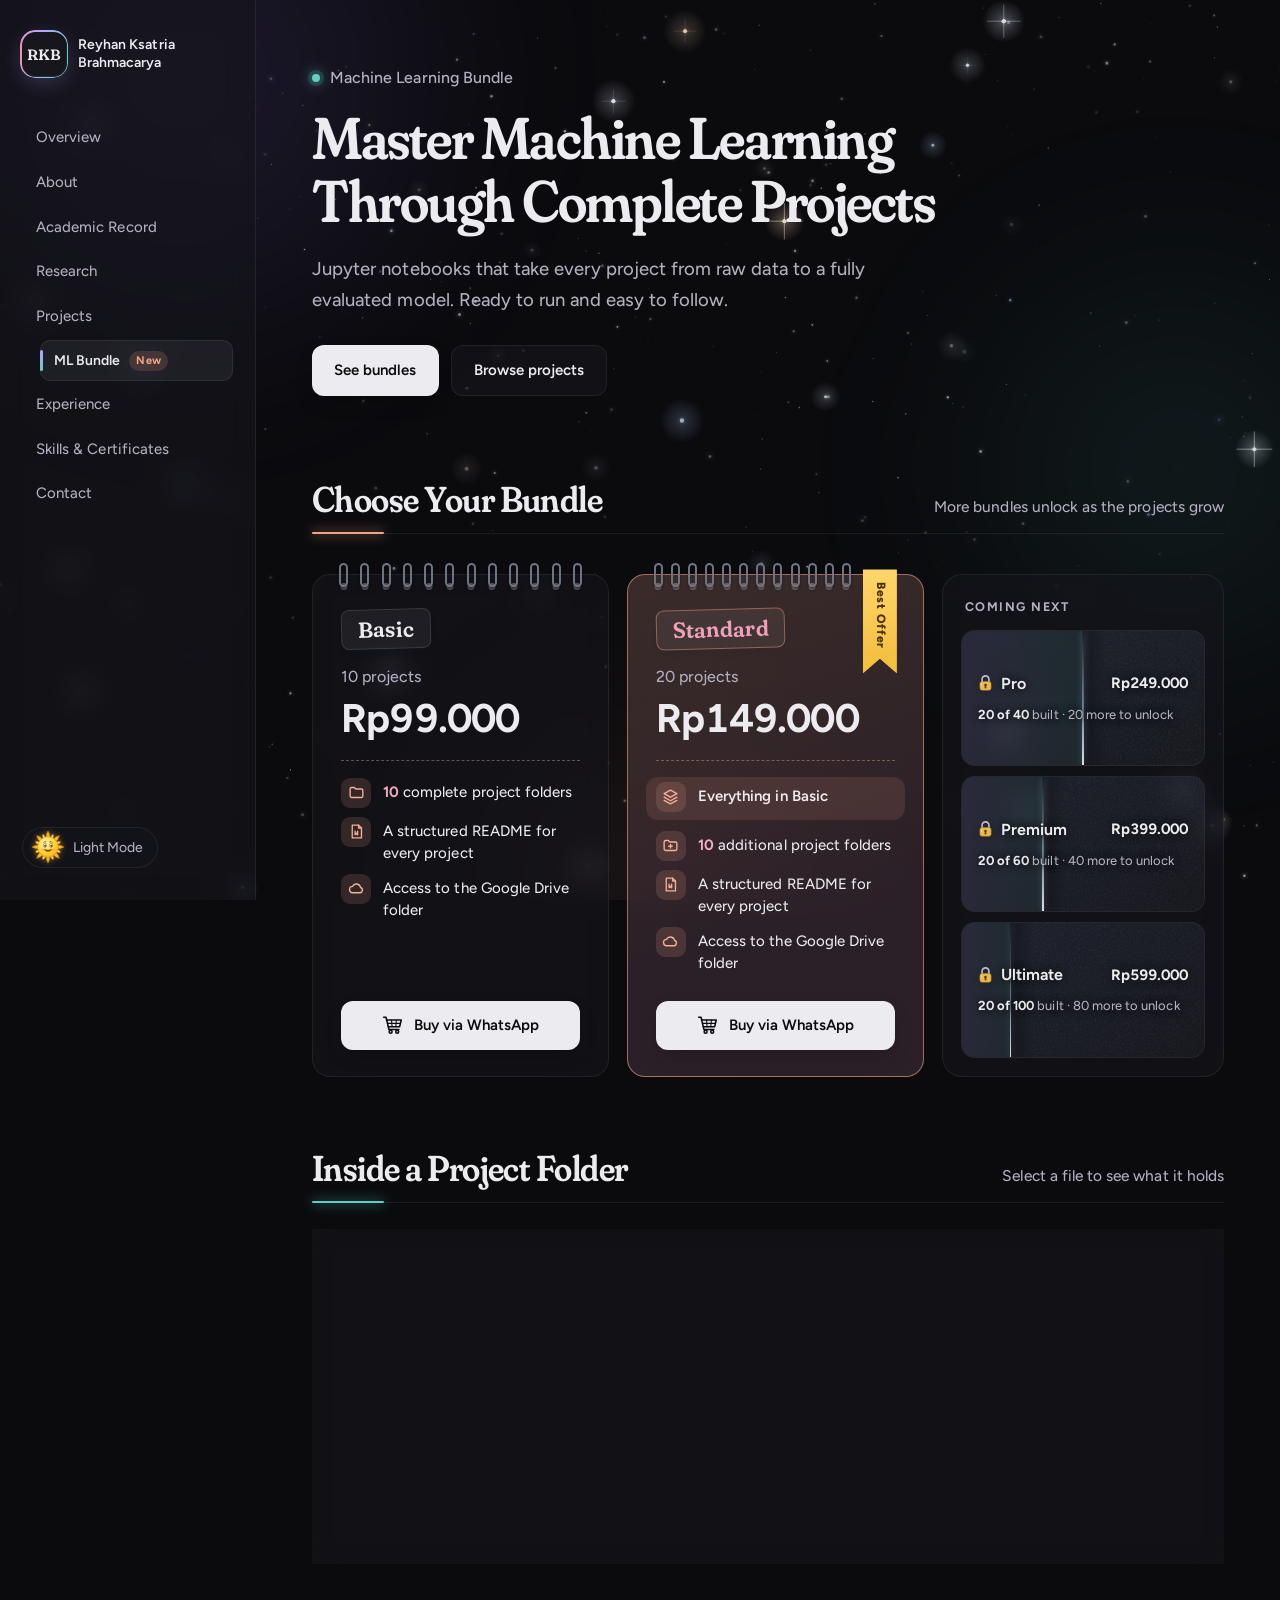
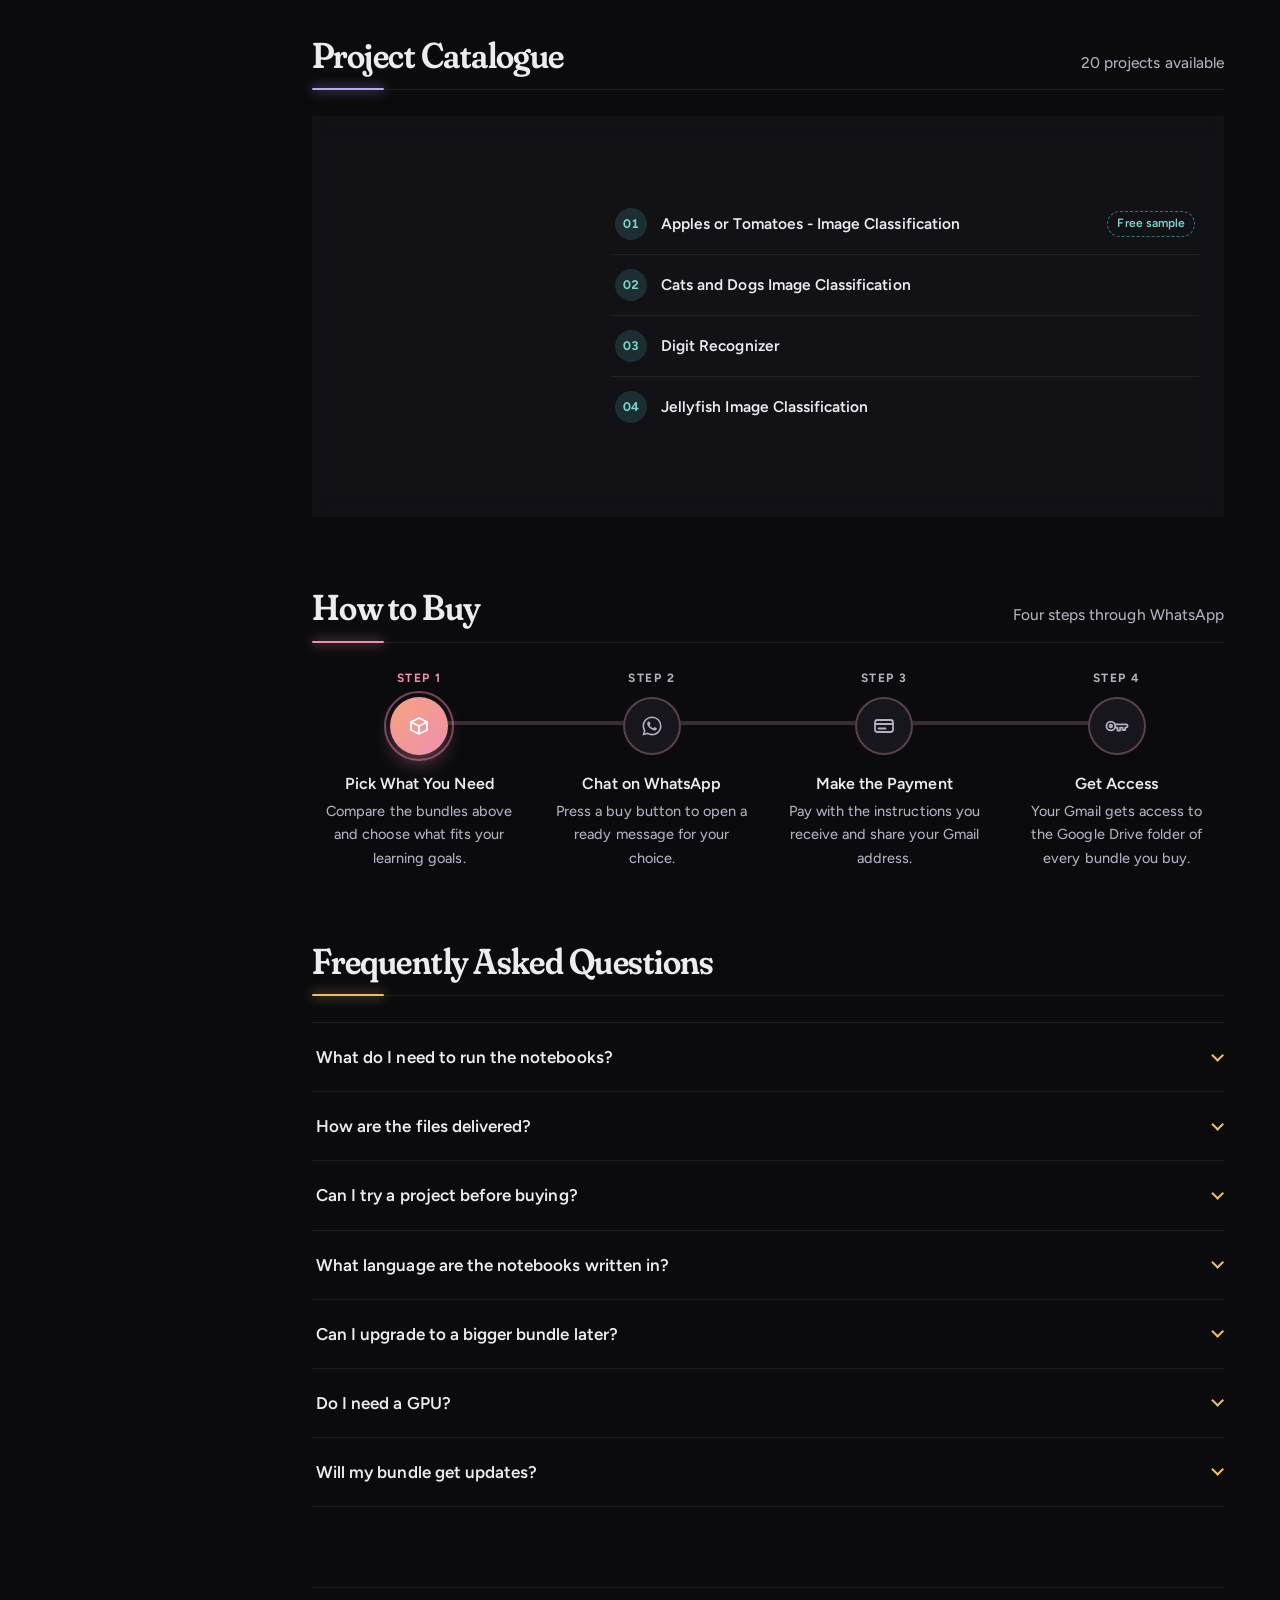
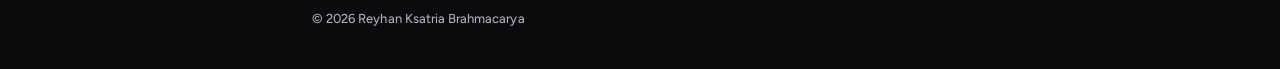
==== commit 20991885: "Clean URLs and add GitHub link" ====
--- a/bundle.html
+++ b/bundle.html
@@ -28,22 +28,22 @@
 
     <!-- Sidebar navigation, becomes a sticky top bar on small screens -->
     <aside class="sidebar">
-        <a href="index.html" class="brand">
+        <a href="./" class="brand">
             <span class="brand-mark">RKB</span>
             <span class="brand-text">Reyhan Ksatria<br>Brahmacarya</span>
         </a>
 
         <nav class="nav" aria-label="Sections">
             <span class="nav-indicator" id="nav-indicator" aria-hidden="true"></span>
-            <a href="index.html" class="nav-link">Overview</a>
-            <a href="index.html#about" class="nav-link">About</a>
-            <a href="index.html#academic" class="nav-link">Academic Record</a>
-            <a href="index.html#research" class="nav-link">Research</a>
-            <a href="index.html#projects" class="nav-link">Projects</a>
-            <a href="bundle.html" class="nav-link nav-sub active" aria-current="page">ML Bundle <span class="nav-badge">New</span></a>
-            <a href="index.html#experience" class="nav-link">Experience</a>
-            <a href="index.html#skills" class="nav-link">Skills &amp; Certificates</a>
-            <a href="index.html#contact" class="nav-link">Contact</a>
+            <a href="./" class="nav-link">Overview</a>
+            <a href="./#about" class="nav-link">About</a>
+            <a href="./#academic" class="nav-link">Academic Record</a>
+            <a href="./#research" class="nav-link">Research</a>
+            <a href="./#projects" class="nav-link">Projects</a>
+            <a href="bundle" class="nav-link nav-sub active" aria-current="page">ML Bundle <span class="nav-badge">New</span></a>
+            <a href="./#experience" class="nav-link">Experience</a>
+            <a href="./#skills" class="nav-link">Skills &amp; Certificates</a>
+            <a href="./#contact" class="nav-link">Contact</a>
         </nav>
 
         <button id="theme-toggle" class="theme-toggle" type="button" aria-label="Toggle dark mode">
